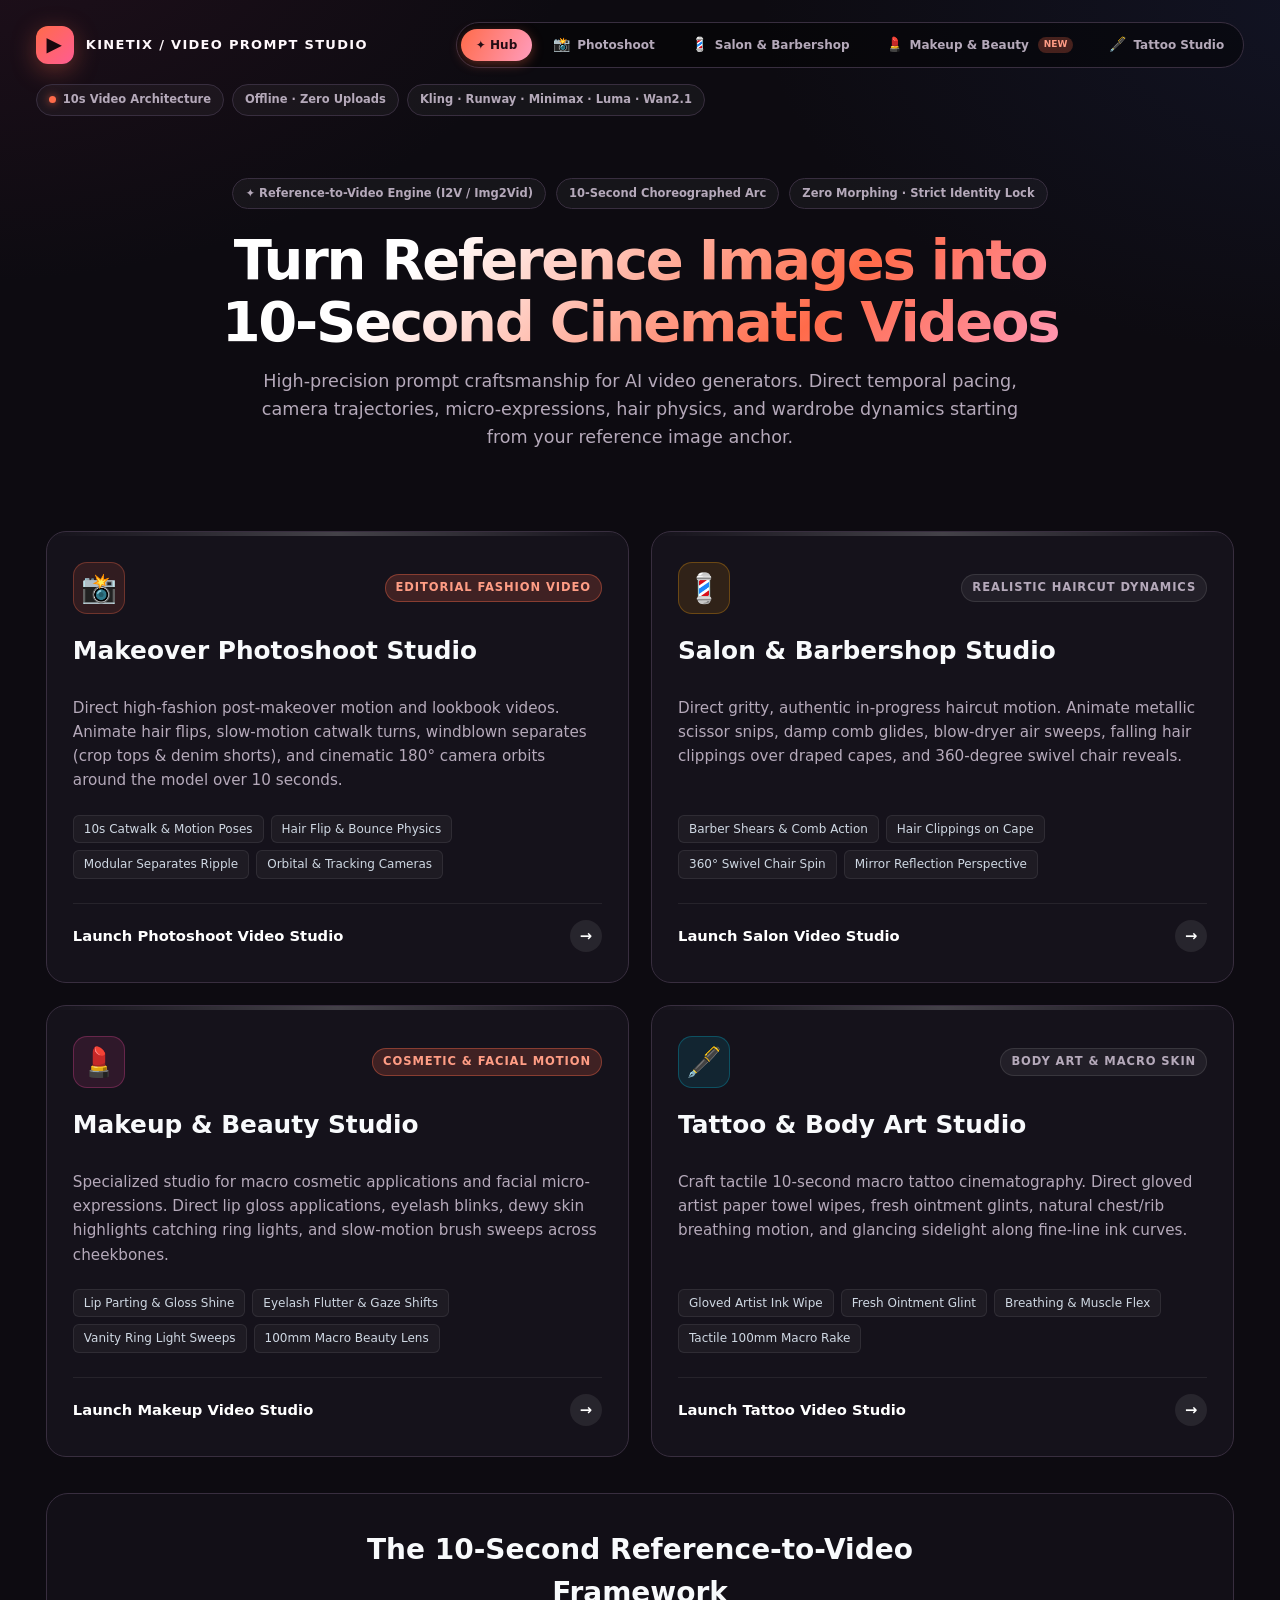
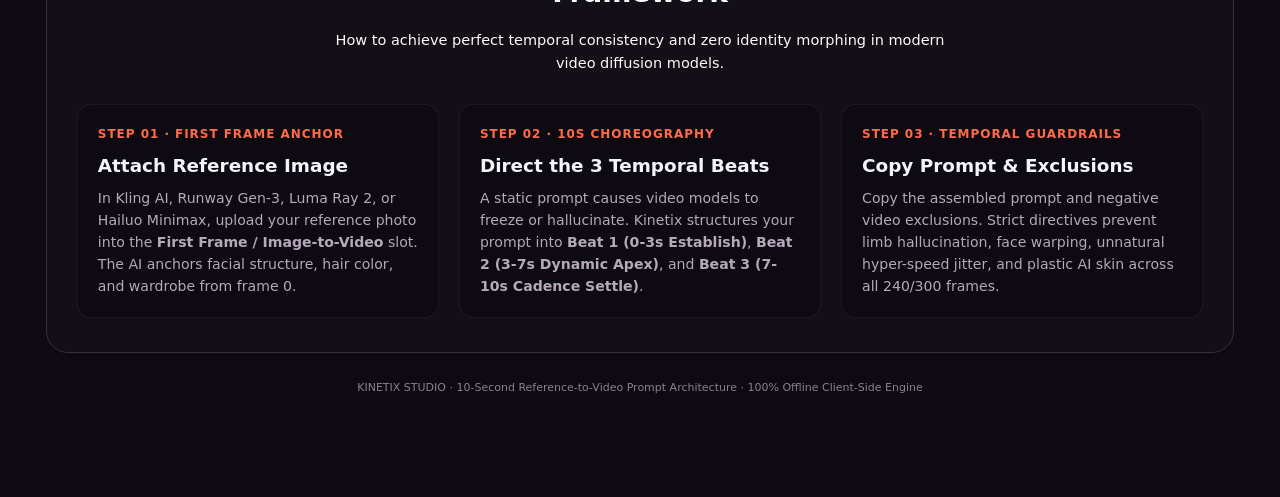
==== index.html @ 7c697649 "Initialize Kinetix 10-Second Video Prompt Studio Suite with Photoshoot, Salon, Makeup, and Tattoo st" ====
<!DOCTYPE html>
<html lang="en">
<head>
<meta charset="utf-8">
<meta name="viewport" content="width=device-width, initial-scale=1">
<meta name="color-scheme" content="dark">
<title>Kinetix / 10-Second Video Prompt Studio</title>
<link rel="stylesheet" href="css/shared.css">
<style>
/* ==========================================================================
   PORTAL GRID & WORKFLOW GUIDE
   ========================================================================== */
.portal-container {
  max-width: 1320px;
  margin: 0 auto;
  padding: 0 10px 40px 10px;
}
.hub-hero {
  text-align: center;
  padding: 40px 20px 36px 20px;
  max-width: 920px;
  margin: 0 auto;
}
.hub-hero h1 {
  font-size: clamp(34px, 4.6vw, 56px);
  font-weight: 850;
  line-height: 1.1;
  letter-spacing: -0.04em;
  margin: 14px 0;
  background: linear-gradient(135deg, #fff 25%, var(--accent-video) 70%, var(--pink2) 100%);
  -webkit-background-clip: text;
  -webkit-text-fill-color: transparent;
}
.hub-hero p {
  font-size: 1.1rem;
  line-height: 1.6;
  color: var(--muted);
  margin: 0 auto 24px auto;
  max-width: 780px;
}
.hub-badges {
  display: flex;
  flex-wrap: wrap;
  justify-content: center;
  gap: 10px;
  margin-bottom: 20px;
}
.portal-grid {
  display: grid;
  grid-template-columns: repeat(2, 1fr);
  gap: 22px;
  margin-top: 20px;
}
@media (max-width: 900px) {
  .portal-grid {
    grid-template-columns: 1fr;
  }
}
.portal-card {
  position: relative;
  background: var(--panel);
  border: 1px solid var(--line);
  border-radius: 20px;
  padding: 30px 26px;
  display: flex;
  flex-direction: column;
  transition: all 0.28s cubic-bezier(0.16, 1, 0.3, 1);
  overflow: hidden;
  text-decoration: none;
  color: inherit;
}
.portal-card::before {
  content: '';
  position: absolute;
  top: 0;
  left: 0;
  right: 0;
  height: 4px;
  background: linear-gradient(90deg, transparent, rgba(255, 255, 255, 0.2), transparent);
  transition: all 0.3s ease;
}
.portal-card:hover {
  transform: translateY(-5px);
  border-color: rgba(255, 107, 74, 0.45);
  box-shadow: 0 18px 40px rgba(0, 0, 0, 0.55), 0 0 28px rgba(255, 107, 74, 0.2);
}
.portal-card.card-photoshoot:hover::before {
  background: linear-gradient(90deg, var(--accent-video), var(--pink));
}
.portal-card.card-salon:hover::before {
  background: linear-gradient(90deg, #f59e0b, #ef4444);
}
.portal-card.card-makeup:hover::before {
  background: linear-gradient(90deg, #ec4899, #c084fc);
}
.portal-card.card-tattoo:hover::before {
  background: linear-gradient(90deg, #06b6d4, #10b981);
}
.portal-card-head {
  display: flex;
  align-items: center;
  justify-content: space-between;
  margin-bottom: 18px;
}
.portal-icon {
  width: 52px;
  height: 52px;
  border-radius: 14px;
  display: flex;
  align-items: center;
  justify-content: center;
  font-size: 1.8rem;
  background: rgba(255, 255, 255, 0.04);
  border: 1px solid rgba(255, 255, 255, 0.08);
}
.card-photoshoot .portal-icon {
  background: rgba(255, 107, 74, 0.12);
  border-color: rgba(255, 107, 74, 0.3);
}
.card-salon .portal-icon {
  background: rgba(245, 158, 11, 0.12);
  border-color: rgba(245, 158, 11, 0.3);
}
.card-makeup .portal-icon {
  background: rgba(236, 72, 153, 0.12);
  border-color: rgba(236, 72, 153, 0.3);
}
.card-tattoo .portal-icon {
  background: rgba(6, 182, 212, 0.12);
  border-color: rgba(6, 182, 212, 0.3);
}
.portal-badge {
  font-size: 0.72rem;
  font-weight: 800;
  text-transform: uppercase;
  letter-spacing: 0.08em;
  padding: 4px 10px;
  border-radius: 999px;
  background: rgba(255, 255, 255, 0.06);
  border: 1px solid rgba(255, 255, 255, 0.1);
  color: var(--muted);
}
.portal-badge.badge-hot {
  background: rgba(255, 107, 74, 0.18);
  border-color: rgba(255, 107, 74, 0.38);
  color: #ff9d85;
}
.portal-title {
  font-size: 1.55rem;
  font-weight: 800;
  margin: 0 0 10px 0;
  color: #f8fafc;
}
.portal-desc {
  font-size: 0.95rem;
  line-height: 1.6;
  color: var(--muted);
  margin-bottom: 22px;
  flex-grow: 1;
}
.portal-features {
  display: flex;
  flex-wrap: wrap;
  gap: 7px;
  margin-bottom: 24px;
}
.portal-tag {
  font-size: 0.75rem;
  padding: 4px 10px;
  border-radius: 6px;
  background: rgba(255, 255, 255, 0.04);
  border: 1px solid rgba(255, 255, 255, 0.08);
  color: #cfd8e3;
}
.portal-cta {
  display: flex;
  align-items: center;
  justify-content: space-between;
  padding-top: 16px;
  border-top: 1px solid rgba(255, 255, 255, 0.07);
  font-weight: 700;
  font-size: 0.92rem;
  color: #fff;
}
.portal-cta-arrow {
  display: inline-flex;
  align-items: center;
  justify-content: center;
  width: 32px;
  height: 32px;
  border-radius: 999px;
  background: rgba(255, 255, 255, 0.08);
  transition: transform 0.2s ease, background 0.2s ease;
}
.portal-card:hover .portal-cta-arrow {
  transform: translateX(4px);
  background: var(--accent-video);
  color: #1a080e;
}

/* Workflow steps */
.workflow-section {
  background: rgba(21, 18, 27, 0.7);
  border: 1px solid var(--line);
  border-radius: 22px;
  padding: 34px 30px;
  margin-top: 36px;
}
.workflow-head {
  text-align: center;
  max-width: 640px;
  margin: 0 auto 30px auto;
}
.workflow-head h2 {
  font-size: 1.75rem;
  margin: 0 0 8px 0;
  color: #f8fafc;
}
.workflow-grid {
  display: grid;
  grid-template-columns: repeat(3, 1fr);
  gap: 20px;
}
@media (max-width: 860px) {
  .workflow-grid {
    grid-template-columns: 1fr;
  }
}
.workflow-card {
  background: rgba(0, 0, 0, 0.25);
  border: 1px solid rgba(255, 255, 255, 0.06);
  border-radius: 14px;
  padding: 20px;
}
.workflow-step {
  font-size: 0.75rem;
  font-weight: 900;
  letter-spacing: 0.08em;
  color: var(--accent-video);
  text-transform: uppercase;
  margin-bottom: 8px;
}
.workflow-card h3 {
  font-size: 1.15rem;
  margin: 0 0 8px 0;
  color: #f1f5f9;
}
.workflow-card p {
  font-size: 0.88rem;
  color: var(--muted);
  line-height: 1.55;
  margin: 0;
}
</style>
</head>
<body>
<div class="shell">
<header class="topbar">
  <div class="brand">
    <span class="brand-mark">▶</span>
    <span>Kinetix / Video Prompt Studio</span>
  </div>
  <nav class="suite-nav" aria-label="Studio Switcher">
    <a href="index.html" class="suite-nav-link active" title="Kinetix Hub">✦ Hub</a>
    <a href="photoshoot.html" class="suite-nav-link"><span class="studio-btn-icon">📸</span> Photoshoot</a>
    <a href="salon.html" class="suite-nav-link"><span class="studio-btn-icon">💈</span> Salon & Barbershop</a>
    <a href="makeup.html" class="suite-nav-link"><span class="studio-btn-icon">💄</span> Makeup & Beauty <span class="nav-badge">NEW</span></a>
    <a href="tattoo.html" class="suite-nav-link"><span class="studio-btn-icon">🖋️</span> Tattoo Studio</a>
  </nav>
  <div class="top-meta">
    <span class="pill"><span class="pill-dot-video"></span> 10s Video Architecture</span>
    <span class="pill">Offline · Zero Uploads</span>
    <span class="pill">Kling · Runway · Minimax · Luma · Wan2.1</span>
  </div>
</header>

<div class="portal-container">
  <section class="hub-hero">
    <div class="hub-badges">
      <span class="pill">✦ Reference-to-Video Engine (I2V / Img2Vid)</span>
      <span class="pill">10-Second Choreographed Arc</span>
      <span class="pill">Zero Morphing · Strict Identity Lock</span>
    </div>
    <h1>Turn Reference Images into <span>10-Second Cinematic</span> Videos</h1>
    <p>High-precision prompt craftsmanship for AI video generators. Direct temporal pacing, camera trajectories, micro-expressions, hair physics, and wardrobe dynamics starting from your reference image anchor.</p>
  </section>

  <div class="portal-grid">
    <!-- Card 1: Photoshoot Studio -->
    <a href="photoshoot.html" class="portal-card card-photoshoot">
      <div class="portal-card-head">
        <div class="portal-icon">📸</div>
        <span class="portal-badge badge-hot">Editorial Fashion Video</span>
      </div>
      <h2 class="portal-title">Makeover Photoshoot Studio</h2>
      <p class="portal-desc">Direct high-fashion post-makeover motion and lookbook videos. Animate hair flips, slow-motion catwalk turns, windblown separates (crop tops & denim shorts), and cinematic 180° camera orbits around the model over 10 seconds.</p>
      <div class="portal-features">
        <span class="portal-tag">10s Catwalk & Motion Poses</span>
        <span class="portal-tag">Hair Flip & Bounce Physics</span>
        <span class="portal-tag">Modular Separates Ripple</span>
        <span class="portal-tag">Orbital & Tracking Cameras</span>
      </div>
      <div class="portal-cta">
        <span>Launch Photoshoot Video Studio</span>
        <span class="portal-cta-arrow">→</span>
      </div>
    </a>

    <!-- Card 2: Salon & Barbershop Studio -->
    <a href="salon.html" class="portal-card card-salon">
      <div class="portal-card-head">
        <div class="portal-icon">💈</div>
        <span class="portal-badge">Realistic Haircut Dynamics</span>
      </div>
      <h2 class="portal-title">Salon & Barbershop Studio</h2>
      <p class="portal-desc">Direct gritty, authentic in-progress haircut motion. Animate metallic scissor snips, damp comb glides, blow-dryer air sweeps, falling hair clippings over draped capes, and 360-degree swivel chair reveals.</p>
      <div class="portal-features">
        <span class="portal-tag">Barber Shears & Comb Action</span>
        <span class="portal-tag">Hair Clippings on Cape</span>
        <span class="portal-tag">360° Swivel Chair Spin</span>
        <span class="portal-tag">Mirror Reflection Perspective</span>
      </div>
      <div class="portal-cta">
        <span>Launch Salon Video Studio</span>
        <span class="portal-cta-arrow">→</span>
      </div>
    </a>

    <!-- Card 3: Makeup & Beauty Studio -->
    <a href="makeup.html" class="portal-card card-makeup">
      <div class="portal-card-head">
        <div class="portal-icon">💄</div>
        <span class="portal-badge badge-hot">Cosmetic & Facial Motion</span>
      </div>
      <h2 class="portal-title">Makeup & Beauty Studio</h2>
      <p class="portal-desc">Specialized studio for macro cosmetic applications and facial micro-expressions. Direct lip gloss applications, eyelash blinks, dewy skin highlights catching ring lights, and slow-motion brush sweeps across cheekbones.</p>
      <div class="portal-features">
        <span class="portal-tag">Lip Parting & Gloss Shine</span>
        <span class="portal-tag">Eyelash Flutter & Gaze Shifts</span>
        <span class="portal-tag">Vanity Ring Light Sweeps</span>
        <span class="portal-tag">100mm Macro Beauty Lens</span>
      </div>
      <div class="portal-cta">
        <span>Launch Makeup Video Studio</span>
        <span class="portal-cta-arrow">→</span>
      </div>
    </a>

    <!-- Card 4: Tattoo Studio -->
    <a href="tattoo.html" class="portal-card card-tattoo">
      <div class="portal-card-head">
        <div class="portal-icon">🖋️</div>
        <span class="portal-badge">Body Art & Macro Skin</span>
      </div>
      <h2 class="portal-title">Tattoo & Body Art Studio</h2>
      <p class="portal-desc">Craft tactile 10-second macro tattoo cinematography. Direct gloved artist paper towel wipes, fresh ointment glints, natural chest/rib breathing motion, and glancing sidelight along fine-line ink curves.</p>
      <div class="portal-features">
        <span class="portal-tag">Gloved Artist Ink Wipe</span>
        <span class="portal-tag">Fresh Ointment Glint</span>
        <span class="portal-tag">Breathing & Muscle Flex</span>
        <span class="portal-tag">Tactile 100mm Macro Rake</span>
      </div>
      <div class="portal-cta">
        <span>Launch Tattoo Video Studio</span>
        <span class="portal-cta-arrow">→</span>
      </div>
    </a>
  </div>

  <section class="workflow-section">
    <div class="workflow-head">
      <h2>The 10-Second Reference-to-Video Framework</h2>
      <p>How to achieve perfect temporal consistency and zero identity morphing in modern video diffusion models.</p>
    </div>
    <div class="workflow-grid">
      <div class="workflow-card">
        <div class="workflow-step">Step 01 · First Frame Anchor</div>
        <h3>Attach Reference Image</h3>
        <p>In Kling AI, Runway Gen-3, Luma Ray 2, or Hailuo Minimax, upload your reference photo into the <strong>First Frame / Image-to-Video</strong> slot. The AI anchors facial structure, hair color, and wardrobe from frame 0.</p>
      </div>
      <div class="workflow-card">
        <div class="workflow-step">Step 02 · 10s Choreography</div>
        <h3>Direct the 3 Temporal Beats</h3>
        <p>A static prompt causes video models to freeze or hallucinate. Kinetix structures your prompt into <strong>Beat 1 (0-3s Establish)</strong>, <strong>Beat 2 (3-7s Dynamic Apex)</strong>, and <strong>Beat 3 (7-10s Cadence Settle)</strong>.</p>
      </div>
      <div class="workflow-card">
        <div class="workflow-step">Step 03 · Temporal Guardrails</div>
        <h3>Copy Prompt & Exclusions</h3>
        <p>Copy the assembled prompt and negative video exclusions. Strict directives prevent limb hallucination, face warping, unnatural hyper-speed jitter, and plastic AI skin across all 240/300 frames.</p>
      </div>
    </div>
  </section>

  <p class="fineprint">KINETIX STUDIO · 10-Second Reference-to-Video Prompt Architecture · 100% Offline Client-Side Engine</p>
</div>
</div>
</body>
</html>
---- css/shared.css ----
:root {
  --bg: #0d0b11;
  --panel: #15121b;
  --panel2: #1c1824;
  --panel3: #241f2f;
  --text: #fff8fc;
  --muted: #b5a9ba;
  --muted2: #8c7f92;
  --line: #382e3f;
  --pink: #ff5c92;
  --pink2: #ff9cbd;
  --pink-glow: rgba(255, 92, 146, 0.2);
  --accent-video: #ff6b4a;
  --accent-video-glow: rgba(255, 107, 74, 0.25);
  --cyan: #38bdf8;
  --cyan-glow: rgba(56, 189, 248, 0.2);
  --green: #9fe4c1;
  --yellow: #f3d49a;
  --shadow: 0 22px 70px rgba(0, 0, 0, 0.55);
  --radius: 20px;
  --radius-sm: 8px;
}

* { box-sizing: border-box; }
html { scroll-behavior: smooth; }
body {
  margin: 0;
  background: radial-gradient(1000px 600px at -5% -5%, #4a193255, transparent 65%),
              radial-gradient(900px 550px at 105% 0%, #1f2b5744, transparent 65%),
              var(--bg);
  color: var(--text);
  font: 14.5px/1.55 Inter, ui-sans-serif, system-ui, -apple-system, BlinkMacSystemFont, "Segoe UI", Roboto, Arial, sans-serif;
  min-height: 100vh;
}

button, input, select, textarea { font: inherit; }
button { cursor: pointer; }
button:focus-visible, select:focus-visible, input:focus-visible, textarea:focus-visible {
  outline: 2px solid var(--accent-video);
  outline-offset: 3px;
}

.shell {
  max-width: 1480px;
  margin: auto;
  padding: 22px clamp(14px, 2.8vw, 38px) 50px;
}

/* ==========================================================================
   TOPBAR & SUITE NAV
   ========================================================================== */
.topbar {
  display: flex;
  justify-content: space-between;
  align-items: center;
  gap: 16px;
  margin-bottom: 22px;
  flex-wrap: wrap;
}

.brand {
  display: flex;
  align-items: center;
  gap: 12px;
  font-size: 13px;
  font-weight: 850;
  letter-spacing: 0.1em;
  text-transform: uppercase;
  flex-shrink: 0;
}

.brand-mark {
  width: 38px;
  height: 38px;
  border-radius: 12px;
  display: grid;
  place-items: center;
  background: linear-gradient(135deg, var(--accent-video), var(--pink));
  color: #1a080e;
  font-size: 20px;
  box-shadow: 0 6px 24px rgba(255, 107, 74, 0.35);
}

.suite-nav {
  display: flex;
  align-items: center;
  gap: 6px;
  background: rgba(0, 0, 0, 0.45);
  border: 1px solid var(--line);
  padding: 4px;
  border-radius: 999px;
  flex-wrap: wrap;
}

.suite-nav-link {
  display: inline-flex;
  align-items: center;
  gap: 7px;
  padding: 7px 15px;
  border-radius: 999px;
  color: var(--muted);
  font-size: 12px;
  font-weight: 750;
  text-decoration: none;
  transition: all 0.18s ease;
  white-space: nowrap;
}

.suite-nav-link:hover {
  color: #fff;
  background: rgba(255, 255, 255, 0.08);
}

.suite-nav-link.active {
  background: linear-gradient(115deg, var(--accent-video), var(--pink2));
  color: #240d14;
  font-weight: 850;
  box-shadow: 0 3px 12px rgba(255, 107, 74, 0.35);
}

.studio-btn-icon {
  font-size: 14px;
}

.nav-badge {
  background: rgba(255, 107, 74, 0.25);
  color: #ff9c85;
  font-size: 9px;
  font-weight: 900;
  padding: 1px 6px;
  border-radius: 999px;
  margin-left: 2px;
}

.suite-nav-link.active .nav-badge {
  background: rgba(36, 13, 20, 0.25);
  color: #240d14;
}

.top-meta {
  display: flex;
  gap: 8px;
  align-items: center;
  flex-wrap: wrap;
}

.pill {
  display: inline-flex;
  align-items: center;
  gap: 7px;
  border: 1px solid var(--line);
  background: rgba(255, 255, 255, 0.04);
  color: var(--muted);
  padding: 6px 12px;
  border-radius: 999px;
  font-size: 11.5px;
  font-weight: 700;
}

.pill-dot {
  width: 7px;
  height: 7px;
  border-radius: 50%;
  background: var(--green);
  box-shadow: 0 0 8px rgba(159, 228, 193, 0.8);
}

.pill-dot-video {
  width: 7px;
  height: 7px;
  border-radius: 50%;
  background: var(--accent-video);
  box-shadow: 0 0 8px rgba(255, 107, 74, 0.8);
}

/* ==========================================================================
   HERO BANNER
   ========================================================================== */
.hero {
  position: relative;
  overflow: hidden;
  display: grid;
  grid-template-columns: minmax(0, 1.45fr) minmax(240px, 0.55fr);
  gap: 24px;
  padding: clamp(24px, 3.8vw, 44px);
  border: 1px solid #7a465870;
  border-radius: 26px;
  background: linear-gradient(118deg, #321626f2, #1d1723f5 58%, #201a2de8);
  box-shadow: var(--shadow);
  margin-bottom: 22px;
}

.hero:after {
  content: "▶";
  position: absolute;
  right: 4%;
  top: -45px;
  font-size: 240px;
  line-height: 1;
  color: rgba(255, 107, 74, 0.04);
  pointer-events: none;
  font-family: sans-serif;
}

.eyebrow {
  color: var(--accent-video);
  font-size: 11px;
  letter-spacing: 0.18em;
  font-weight: 900;
  text-transform: uppercase;
}

.hero h1 {
  font-size: clamp(34px, 4.8vw, 60px);
  letter-spacing: -0.055em;
  line-height: 1.02;
  margin: 12px 0 16px;
  max-width: 760px;
}

.hero h1 span {
  background: linear-gradient(125deg, #fff 20%, var(--accent-video) 70%, var(--pink2) 100%);
  -webkit-background-clip: text;
  -webkit-text-fill-color: transparent;
}

.hero p {
  color: #d1c4d3;
  font-size: clamp(14px, 1.35vw, 16px);
  max-width: 740px;
  margin: 0;
  line-height: 1.6;
}

.hero-actions {
  display: flex;
  gap: 10px;
  flex-wrap: wrap;
  margin-top: 22px;
}

.hero-note {
  align-self: stretch;
  z-index: 1;
  display: flex;
  flex-direction: column;
  justify-content: space-between;
  gap: 16px;
  border: 1px solid rgba(255, 255, 255, 0.1);
  border-radius: 20px;
  padding: 20px;
  background: linear-gradient(145deg, rgba(255, 255, 255, 0.06), rgba(255, 255, 255, 0.02));
}

.hero-note .sparkle {
  font-size: 32px;
  color: var(--accent-video);
  line-height: 1;
}

.hero-note strong {
  font-size: 15px;
  color: #fff;
}

.hero-note p {
  font-size: 12.5px;
  margin-top: 6px;
  color: var(--muted);
  line-height: 1.45;
}

.tags {
  display: flex;
  gap: 6px;
  flex-wrap: wrap;
}

.tag {
  font-size: 11px;
  padding: 4px 9px;
  border-radius: 999px;
  background: rgba(255, 255, 255, 0.06);
  border: 1px solid rgba(255, 255, 255, 0.1);
  color: #eadde9;
}

/* ==========================================================================
   BUTTONS
   ========================================================================== */
.btn {
  border: 1px solid var(--line);
  border-radius: 12px;
  padding: 10px 15px;
  font-weight: 800;
  font-size: 13px;
  display: inline-flex;
  align-items: center;
  justify-content: center;
  gap: 8px;
  transition: transform 0.15s, filter 0.15s, background 0.15s;
}

.btn:hover {
  filter: brightness(1.1);
  transform: translateY(-1px);
}

.btn-primary {
  color: #240c14;
  background: linear-gradient(115deg, var(--accent-video), var(--pink2));
  border-color: transparent;
  box-shadow: 0 4px 14px rgba(255, 107, 74, 0.28);
}

.btn-secondary {
  background: rgba(255, 255, 255, 0.06);
  color: var(--text);
}

.btn-secondary:hover {
  background: rgba(255, 255, 255, 0.12);
  border-color: rgba(255, 255, 255, 0.2);
}

.btn-quiet {
  background: transparent;
  color: var(--muted);
}

.btn-quiet:hover {
  color: #fff;
  background: rgba(255, 255, 255, 0.05);
}

.btn-small {
  font-size: 12px;
  padding: 6px 11px;
  border-radius: 10px;
}

/* ==========================================================================
   MAIN BUILDER LAYOUT
   ========================================================================== */
.layout {
  display: grid;
  grid-template-columns: minmax(0, 1.16fr) minmax(380px, 0.84fr);
  gap: 22px;
  align-items: start;
}

.builder {
  min-width: 0;
}

/* Presets Strip */
.preset-strip {
  border: 1px solid var(--line);
  background: rgba(22, 18, 27, 0.85);
  border-radius: 20px;
  padding: 16px 18px;
  margin-bottom: 16px;
}

.strip-head {
  display: flex;
  justify-content: space-between;
  gap: 12px;
  align-items: center;
  margin-bottom: 12px;
}

.strip-head h2 {
  font-size: 14px;
  margin: 0;
  color: #fff;
}

.strip-head p {
  font-size: 12px;
  color: var(--muted);
  margin: 0;
}

.strip-actions {
  display: flex;
  gap: 7px;
}

.preset-grid {
  display: grid;
  grid-template-columns: repeat(4, minmax(0, 1fr));
  gap: 8px;
}

.preset {
  min-height: 78px;
  text-align: left;
  padding: 11px;
  border: 1px solid var(--line);
  border-radius: 13px;
  background: rgba(255, 255, 255, 0.03);
  color: var(--text);
  display: flex;
  flex-direction: column;
  gap: 4px;
  transition: 0.15s;
}

.preset:hover, .preset.active {
  border-color: var(--accent-video);
  background: rgba(255, 107, 74, 0.12);
  box-shadow: 0 4px 16px rgba(255, 107, 74, 0.15);
}

.preset .preset-icon {
  font-size: 18px;
}

.preset strong {
  font-size: 12px;
  color: #fff;
}

.preset small {
  font-size: 10px;
  color: var(--muted);
  line-height: 1.3;
  overflow: hidden;
  display: -webkit-box;
  -webkit-line-clamp: 2;
  -webkit-box-orient: vertical;
}

/* Tabs */
.section-tabs {
  display: flex;
  gap: 7px;
  overflow-x: auto;
  padding: 3px 1px 12px;
  margin-bottom: 4px;
  scrollbar-width: thin;
}

.tab {
  border: 1px solid var(--line);
  color: var(--muted);
  background: #17141d;
  border-radius: 12px;
  padding: 9px 13px;
  white-space: nowrap;
  font-size: 12px;
  font-weight: 850;
  transition: all 0.15s ease;
}

.tab:hover {
  color: #fff;
  border-color: rgba(255, 255, 255, 0.2);
}

.tab .tab-no {
  display: inline-grid;
  place-items: center;
  width: 20px;
  height: 20px;
  border-radius: 7px;
  margin-right: 6px;
  background: rgba(255, 255, 255, 0.08);
  font-size: 10px;
}

.tab.active {
  color: #fff;
  background: #38202d;
  border-color: var(--accent-video);
}

.tab.active .tab-no {
  background: var(--accent-video);
  color: #1a080e;
  font-weight: 900;
}

/* Step Card */
.step-card {
  border: 1px solid var(--line);
  background: linear-gradient(145deg, #1b1722, #16121c);
  border-radius: 22px;
  padding: clamp(18px, 2.5vw, 28px);
  box-shadow: 0 10px 35px rgba(0, 0, 0, 0.25);
}

.step-head {
  display: flex;
  align-items: flex-start;
  justify-content: space-between;
  gap: 15px;
  margin-bottom: 22px;
}

.step-head h2 {
  margin: 0;
  font-size: 22px;
  letter-spacing: -0.035em;
  color: #fff;
}

.step-head p {
  margin: 5px 0 0;
  color: var(--muted);
  font-size: 13px;
  max-width: 540px;
}

.step-icon {
  width: 46px;
  height: 46px;
  flex: 0 0 46px;
  display: grid;
  place-items: center;
  background: rgba(255, 107, 74, 0.12);
  border: 1px solid rgba(255, 107, 74, 0.32);
  border-radius: 14px;
  font-size: 22px;
}

.field-grid {
  display: grid;
  grid-template-columns: repeat(2, minmax(0, 1fr));
  gap: 16px;
}

.field {
  min-width: 0;
}

.field.full {
  grid-column: 1 / -1;
}

.label-row {
  display: flex;
  justify-content: space-between;
  align-items: center;
  gap: 8px;
  margin-bottom: 7px;
}

.label-row label, .field > label {
  font-size: 12px;
  font-weight: 850;
  color: #f3e9f4;
}

.option-count {
  font-size: 10px;
  color: var(--muted2);
  font-weight: 750;
  white-space: nowrap;
}

.field select, .field input[type=text], .field textarea {
  width: 100%;
  min-width: 0;
  appearance: none;
  background: #231e2b;
  color: var(--text);
  border: 1px solid #43374b;
  border-radius: 12px;
  padding: 12px 14px;
  min-height: 48px;
  outline: none;
}

.field select {
  cursor: pointer;
  padding-right: 36px;
}

.field select:hover, .field input:hover, .field textarea:hover {
  border-color: #63506c;
}

.field select option, .field select optgroup {
  background: #1e1925;
  color: #fff;
}

.field textarea {
  resize: vertical;
  padding: 12px;
  min-height: 88px;
}

.field .help {
  color: var(--muted2);
  font-size: 11px;
  margin: 6px 0 0;
}

/* Custom Select with Real-Time Search */
.custom-select {
  position: relative;
}

.custom-select button.select-trigger {
  width: 100%;
  min-height: 48px;
  display: flex;
  justify-content: space-between;
  gap: 12px;
  align-items: center;
  text-align: left;
  padding: 11px 14px;
  background: #231e2b;
  color: var(--text);
  border: 1px solid #43374b;
  border-radius: 12px;
  cursor: pointer;
}

.select-trigger .current {
  overflow: hidden;
  text-overflow: ellipsis;
  white-space: nowrap;
  font-size: 13px;
}

.select-trigger .chevron {
  color: var(--accent-video);
  font-size: 16px;
  transition: transform 0.15s ease;
}

.custom-select.open .select-trigger .chevron {
  transform: rotate(180deg);
}

.select-menu {
  display: none;
  position: absolute;
  z-index: 70;
  top: calc(100% + 7px);
  left: 0;
  right: 0;
  padding: 9px;
  border: 1px solid #574460;
  border-radius: 14px;
  background: #1f1927;
  box-shadow: 0 20px 48px rgba(0, 0, 0, 0.88);
  max-height: 360px;
  overflow: hidden;
  flex-direction: column;
}

.custom-select.open .select-menu {
  display: flex !important;
}

.select-search {
  width: 100%;
  padding: 10px 12px;
  border-radius: 10px;
  border: 1px solid var(--line);
  background: #131018;
  color: var(--text);
  margin-bottom: 8px;
  flex: 0 0 auto;
}

.option-list {
  display: grid;
  gap: 3px;
  overflow-y: auto;
  max-height: 270px;
  scrollbar-width: thin;
  scrollbar-color: var(--accent-video) transparent;
  padding-right: 4px;
}

.choice {
  border: 1px solid transparent;
  text-align: left;
  border-radius: 9px;
  padding: 9px 11px;
  background: transparent;
  color: #e9dfea;
  font-size: 12px;
  line-height: 1.35;
  cursor: pointer;
}

.choice:hover {
  background: rgba(255, 255, 255, 0.08);
  border-color: #55445b;
}

.choice.selected {
  background: rgba(255, 107, 74, 0.15);
  border-color: var(--accent-video);
  color: #fff;
  font-weight: 700;
}

.choice .checkmark {
  float: right;
  color: var(--accent-video);
  font-weight: 900;
  margin-left: 8px;
}

.choice-group-header {
  padding: 7px 10px 4px;
  font-size: 10px;
  font-weight: 850;
  letter-spacing: 0.08em;
  text-transform: uppercase;
  color: var(--accent-video);
  background: rgba(255, 107, 74, 0.08);
  border-bottom: 1px solid var(--line);
  border-top: 1px solid var(--line);
  pointer-events: none;
  user-select: none;
}

.choice-group-header:first-child { border-top: none; }

.no-results {
  color: var(--muted);
  font-size: 12px;
  padding: 12px;
  text-align: center;
}

/* Step foot */
.step-foot {
  display: flex;
  justify-content: space-between;
  align-items: center;
  gap: 10px;
  margin-top: 22px;
  padding-top: 18px;
  border-top: 1px solid var(--line);
}

.step-count {
  font-size: 12px;
  color: var(--muted);
}

.step-buttons {
  display: flex;
  gap: 8px;
}

/* ==========================================================================
   10-SECOND TIMELINE SCRUBBER & BEAT WIDGET
   ========================================================================== */
.timeline-card {
  grid-column: 1 / -1;
  background: linear-gradient(135deg, rgba(255, 107, 74, 0.08) 0%, rgba(28, 22, 33, 0.85) 100%);
  border: 1px solid rgba(255, 107, 74, 0.35);
  border-radius: 16px;
  padding: 16px 18px;
  margin: 6px 0 16px 0;
  display: flex;
  flex-direction: column;
  gap: 12px;
  box-shadow: 0 8px 24px rgba(0, 0, 0, 0.28);
}

.timeline-head {
  display: flex;
  align-items: center;
  justify-content: space-between;
  flex-wrap: wrap;
  gap: 8px;
}

.timeline-badge {
  display: inline-flex;
  align-items: center;
  gap: 6px;
  background: rgba(255, 107, 74, 0.18);
  color: #ff9d85;
  font-size: 11px;
  font-weight: 850;
  letter-spacing: 0.06em;
  text-transform: uppercase;
  padding: 4px 10px;
  border-radius: 999px;
  border: 1px solid rgba(255, 107, 74, 0.4);
}

.timeline-track {
  display: grid;
  grid-template-columns: 3fr 4fr 3fr;
  gap: 8px;
  position: relative;
}

.timeline-beat-card {
  background: rgba(0, 0, 0, 0.28);
  border: 1px solid rgba(255, 255, 255, 0.08);
  border-radius: 10px;
  padding: 9px 12px;
  transition: all 0.15s ease;
  position: relative;
  overflow: hidden;
}

.timeline-beat-card::before {
  content: "";
  position: absolute;
  top: 0;
  left: 0;
  right: 0;
  height: 3px;
  background: var(--line);
}

.timeline-beat-card.beat-1::before { background: var(--cyan); }
.timeline-beat-card.beat-2::before { background: var(--accent-video); }
.timeline-beat-card.beat-3::before { background: var(--pink2); }

.beat-time {
  font-size: 11px;
  font-weight: 850;
  color: #fff;
  display: flex;
  align-items: center;
  gap: 5px;
}

.beat-label {
  font-size: 10.5px;
  color: var(--muted);
  margin-top: 3px;
  line-height: 1.35;
}

/* Callout cards */
.callout-card {
  grid-column: 1 / -1;
  background: linear-gradient(135deg, rgba(255, 92, 146, 0.08) 0%, rgba(28, 22, 33, 0.8) 100%);
  border: 1px solid rgba(255, 92, 146, 0.35);
  border-radius: 15px;
  padding: 14px 16px;
  margin: 6px 0 14px 0;
  display: flex;
  flex-direction: column;
  gap: 10px;
}

/* Chip Groups */
.chip-group {
  display: flex;
  gap: 7px;
  flex-wrap: wrap;
}

.chip {
  background: #241e2c;
  border: 1px solid #45374d;
  color: #ddd1e1;
  border-radius: 999px;
  padding: 7px 12px;
  font-size: 11.5px;
  font-weight: 750;
  cursor: pointer;
  transition: all 0.15s ease;
}

.chip:hover {
  border-color: #815e7a;
  color: #fff;
}

.chip.active {
  color: #1a080e;
  background: linear-gradient(115deg, var(--accent-video), var(--pink2));
  border-color: transparent;
  font-weight: 850;
  box-shadow: 0 2px 10px rgba(255, 107, 74, 0.35);
}

/* Checks */
.checks {
  display: grid;
  grid-template-columns: repeat(2, minmax(0, 1fr));
  gap: 9px;
}

.check {
  display: flex;
  align-items: flex-start;
  gap: 9px;
  padding: 11px 12px;
  border: 1px solid var(--line);
  background: rgba(255, 255, 255, 0.03);
  border-radius: 12px;
  font-size: 12px;
  color: #ded4e1;
  cursor: pointer;
  transition: border-color 0.15s;
}

.check:hover {
  border-color: #6a526a;
}

.check input {
  accent-color: var(--accent-video);
  margin-top: 3px;
  flex: 0 0 auto;
}

.check small {
  display: block;
  color: var(--muted2);
  font-size: 10.5px;
  margin-top: 2px;
  line-height: 1.35;
}

/* ==========================================================================
   PREVIEW PANEL
   ========================================================================== */
.preview {
  position: sticky;
  top: 14px;
  min-width: 0;
  border: 1px solid #6b3e51;
  background: #17131b;
  border-radius: 22px;
  overflow: hidden;
  box-shadow: var(--shadow);
}

.preview-head {
  padding: 18px 20px 16px;
  background: linear-gradient(125deg, #38192a, #201726);
  border-bottom: 1px solid var(--line);
}

.preview-top {
  display: flex;
  align-items: center;
  justify-content: space-between;
  gap: 10px;
}

.preview-top-actions {
  display: flex;
  align-items: center;
  gap: 6px;
}

.preview-head h2 {
  font-size: 19px;
  letter-spacing: -0.03em;
  margin: 5px 0;
  color: #fff;
}

.preview-head p {
  margin: 0;
  color: #cbb9cd;
  font-size: 12px;
}

.live {
  display: inline-flex;
  align-items: center;
  gap: 6px;
  border: 1px solid #43896a61;
  background: #7bd9a512;
  color: var(--green);
  font-size: 10px;
  font-weight: 900;
  text-transform: uppercase;
  letter-spacing: 0.08em;
  padding: 5px 9px;
  border-radius: 999px;
}

.live:before {
  content: "";
  width: 6px;
  height: 6px;
  border-radius: 100%;
  background: var(--green);
  box-shadow: 0 0 8px #9fe4c1a0;
}

.summary {
  display: flex;
  gap: 6px;
  flex-wrap: wrap;
  margin-top: 12px;
}

.summary-tag {
  max-width: 100%;
  overflow: hidden;
  text-overflow: ellipsis;
  white-space: nowrap;
  font-size: 10.5px;
  color: #f3dce9;
  border: 1px solid rgba(255, 255, 255, 0.12);
  background: rgba(255, 255, 255, 0.06);
  border-radius: 999px;
  padding: 4px 9px;
}

.preview-body {
  padding: 15px;
}

.preview-toolbar {
  display: flex;
  flex-direction: column;
  gap: 10px;
  margin-bottom: 12px;
}

.toolbar-row {
  display: flex;
  align-items: center;
  justify-content: space-between;
  gap: 8px;
  flex-wrap: wrap;
}

.seg-control {
  display: inline-flex;
  background: rgba(0, 0, 0, 0.4);
  border: 1px solid var(--line);
  padding: 3px;
  border-radius: 999px;
  gap: 3px;
}

.seg-btn {
  background: transparent;
  border: none;
  color: var(--muted);
  font-size: 11px;
  font-weight: 750;
  padding: 5px 12px;
  border-radius: 999px;
  transition: all 0.15s ease;
  white-space: nowrap;
}

.seg-btn:hover {
  color: #fff;
}

.seg-btn.active {
  background: linear-gradient(115deg, var(--accent-video), var(--pink2));
  color: #1a080e;
  font-weight: 850;
}

.ratio-row {
  display: flex;
  align-items: center;
  gap: 8px;
  flex-wrap: wrap;
}

.ratio-label {
  font-size: 11px;
  font-weight: 800;
  color: var(--muted);
  text-transform: uppercase;
}

.ratio-chips {
  display: flex;
  gap: 5px;
  flex-wrap: wrap;
}

.ratio-chip {
  background: #231e2b;
  border: 1px solid #43374b;
  color: var(--muted);
  padding: 4px 9px;
  border-radius: 7px;
  font-size: 11px;
  font-weight: 750;
  cursor: pointer;
  transition: all 0.15s ease;
}

.ratio-chip:hover {
  border-color: #7a5f78;
  color: #fff;
}

.ratio-chip.active {
  background: var(--accent-video);
  color: #1a080e;
  border-color: transparent;
  font-weight: 850;
}

.prompt-meta {
  display: flex;
  justify-content: space-between;
  align-items: center;
  gap: 10px;
  margin-bottom: 9px;
  color: var(--muted);
  font-size: 11px;
}

.prompt-area {
  display: block;
  width: 100%;
  min-height: 440px;
  resize: vertical;
  padding: 14px;
  border-radius: 14px;
  border: 1px solid #443748;
  background: #110e15;
  color: #f7effa;
  font: 12px/1.65 ui-monospace, SFMono-Regular, Menlo, Monaco, Consolas, monospace;
  outline: none;
}

.preview-buttons {
  display: grid;
  grid-template-columns: 1fr 1fr;
  gap: 8px;
  margin-top: 10px;
}

.preview-buttons .span2 {
  grid-column: 1 / -1;
}

.toast {
  min-height: 20px;
  color: var(--green);
  font-size: 11px;
  margin-top: 8px;
}

.toast.flash {
  animation: flash 1.4s ease;
}

@keyframes flash {
  0% { opacity: 0; transform: translateY(3px); }
  20% { opacity: 1; transform: translateY(0); }
  100% { opacity: 1; }
}

.preview-help {
  font-size: 11px;
  line-height: 1.55;
  color: var(--muted2);
  padding: 0 15px 17px;
}

.preview-help strong {
  color: #dfd0e2;
}

/* History Modal */
.history-modal {
  display: none;
  position: fixed;
  top: 50%;
  left: 50%;
  transform: translate(-50%, -50%);
  width: min(92vw, 680px);
  max-height: 80vh;
  background: #1c1724;
  border: 1px solid var(--line);
  border-radius: 20px;
  z-index: 100;
  box-shadow: 0 25px 60px rgba(0, 0, 0, 0.85);
  flex-direction: column;
}

.history-modal.active { display: flex; }

.history-head {
  display: flex;
  justify-content: space-between;
  align-items: center;
  padding: 16px 20px;
  border-bottom: 1px solid var(--line);
}

.history-head h3 {
  margin: 0;
  font-size: 16px;
  color: #fff;
}

.history-head p {
  margin: 3px 0 0;
  font-size: 11.5px;
  color: var(--muted);
}

.history-list {
  padding: 14px 20px;
  overflow-y: auto;
  display: flex;
  flex-direction: column;
  gap: 10px;
}

.history-item {
  border: 1px solid var(--line);
  background: rgba(255, 255, 255, 0.03);
  border-radius: 12px;
  padding: 11px 14px;
}

.history-meta {
  display: flex;
  justify-content: space-between;
  align-items: center;
  font-size: 11px;
  color: var(--muted);
  margin-bottom: 6px;
}

.history-text {
  font-size: 11.5px;
  font-family: monospace;
  color: #ebdfee;
  white-space: pre-wrap;
  max-height: 100px;
  overflow: hidden;
  text-overflow: ellipsis;
}

.modal-backdrop {
  display: none;
  position: fixed;
  inset: 0;
  background: rgba(0, 0, 0, 0.7);
  backdrop-filter: blur(4px);
  z-index: 90;
}

.modal-backdrop.active { display: block; }

/* Mobile Bar & Drawer */
.mobile-bar {
  display: none;
}

.drawer-backdrop {
  display: none;
  position: fixed;
  inset: 0;
  background: rgba(0, 0, 0, 0.7);
  backdrop-filter: blur(4px);
  z-index: 55;
  opacity: 0;
  transition: opacity 0.3s ease;
}

.drawer-backdrop.active {
  display: block;
  opacity: 1;
}

.fineprint {
  font-size: 11px;
  text-align: center;
  color: var(--muted2);
  margin-top: 26px;
}

.hidden { display: none !important; }

/* ==========================================================================
   RESPONSIVENESS
   ========================================================================== */
@media (max-width: 1060px) {
  .layout { grid-template-columns: minmax(0, 1fr) minmax(320px, 0.8fr); }
  .preset-grid { grid-template-columns: repeat(2, minmax(0, 1fr)); }
  .hero { grid-template-columns: 1fr 0.55fr; }
}

@media (max-width: 860px) {
  .hero { grid-template-columns: 1fr; }
  .hero-note { display: none; }
  .layout { grid-template-columns: 1fr; }
  .preview { position: static; order: 2; margin-top: 16px; }
  .builder { order: 1; }
  .timeline-track { grid-template-columns: 1fr; }
  .mobile-bar {
    display: flex;
    position: fixed;
    bottom: 0;
    left: 0;
    right: 0;
    height: 60px;
    background: rgba(24, 19, 29, 0.95);
    backdrop-filter: blur(14px);
    border-top: 1px solid var(--line);
    z-index: 50;
    align-items: center;
    justify-content: space-between;
    padding: 0 16px;
  }
}

@media (max-width: 560px) {
  .shell { padding: 14px 10px 32px; }
  .field-grid { grid-template-columns: 1fr; }
  .checks { grid-template-columns: 1fr; }
  .step-foot { flex-direction: column; align-items: stretch; }
  .step-buttons { width: 100%; }
  .step-buttons .btn { flex: 1; }
}
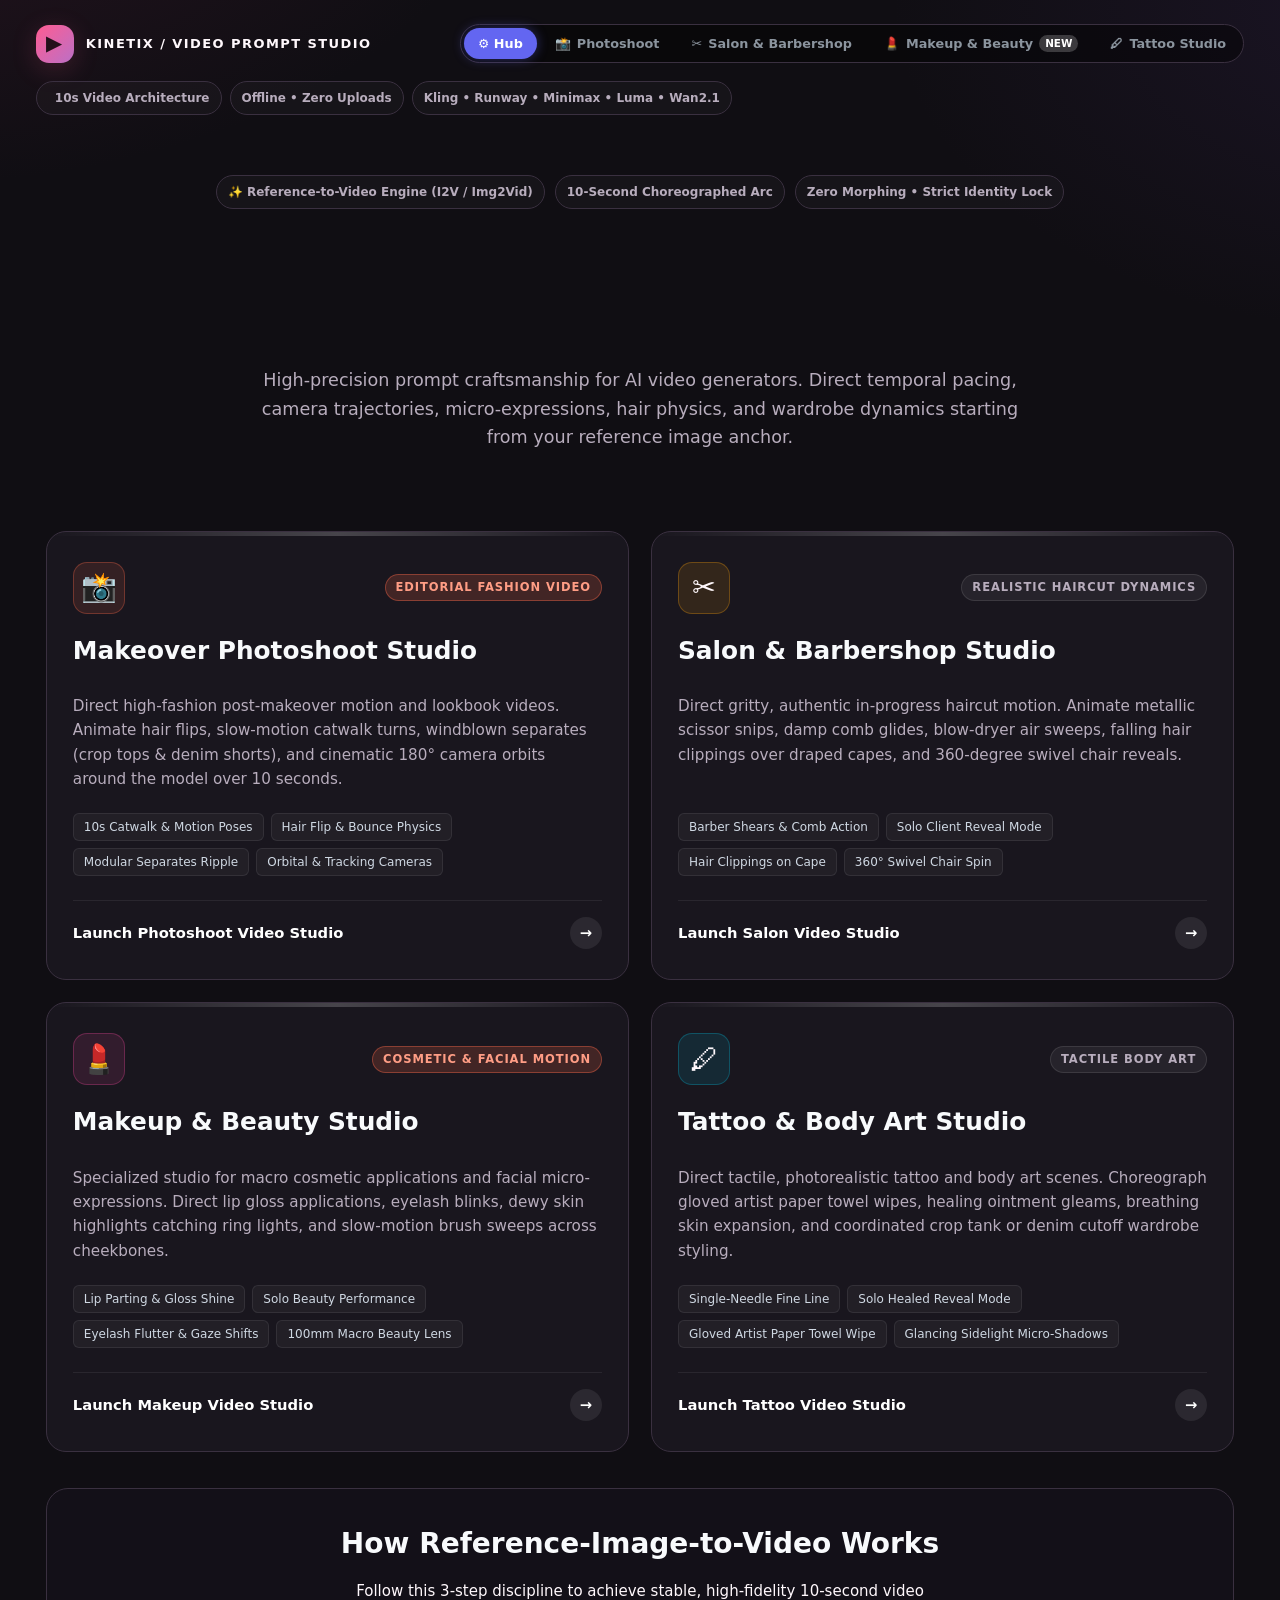
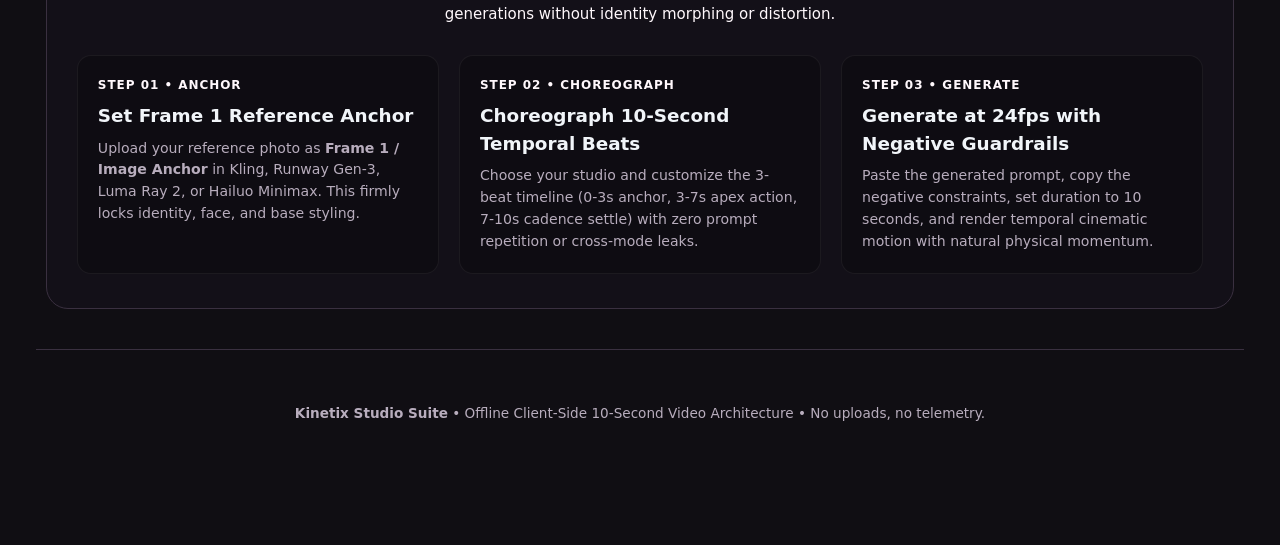
==== commit b2a383f2: "Overhaul UI, eliminate prompt redundancy, resolve cross-mode leaks, and clean encoding across all st" ====
--- a/index.html
+++ b/index.html
@@ -257,29 +257,29 @@
 <div class="shell">
 <header class="topbar">
   <div class="brand">
-    <span class="brand-mark">▶</span>
+    <span class="brand-mark">&#9654;</span>
     <span>Kinetix / Video Prompt Studio</span>
   </div>
   <nav class="suite-nav" aria-label="Studio Switcher">
-    <a href="index.html" class="suite-nav-link active" title="Kinetix Hub">✦ Hub</a>
-    <a href="photoshoot.html" class="suite-nav-link"><span class="studio-btn-icon">📸</span> Photoshoot</a>
-    <a href="salon.html" class="suite-nav-link"><span class="studio-btn-icon">💈</span> Salon & Barbershop</a>
-    <a href="makeup.html" class="suite-nav-link"><span class="studio-btn-icon">💄</span> Makeup & Beauty <span class="nav-badge">NEW</span></a>
-    <a href="tattoo.html" class="suite-nav-link"><span class="studio-btn-icon">🖋️</span> Tattoo Studio</a>
+    <a href="index.html" class="suite-nav-link active" title="Kinetix Hub">&#9881; Hub</a>
+    <a href="photoshoot.html" class="suite-nav-link"><span class="studio-btn-icon">&#128248;</span> Photoshoot</a>
+    <a href="salon.html" class="suite-nav-link"><span class="studio-btn-icon">&#9986;</span> Salon &amp; Barbershop</a>
+    <a href="makeup.html" class="suite-nav-link"><span class="studio-btn-icon">&#128132;</span> Makeup &amp; Beauty <span class="nav-badge">NEW</span></a>
+    <a href="tattoo.html" class="suite-nav-link"><span class="studio-btn-icon">&#128394;</span> Tattoo Studio</a>
   </nav>
   <div class="top-meta">
     <span class="pill"><span class="pill-dot-video"></span> 10s Video Architecture</span>
-    <span class="pill">Offline · Zero Uploads</span>
-    <span class="pill">Kling · Runway · Minimax · Luma · Wan2.1</span>
+    <span class="pill">Offline &bull; Zero Uploads</span>
+    <span class="pill">Kling &bull; Runway &bull; Minimax &bull; Luma &bull; Wan2.1</span>
   </div>
 </header>
 
 <div class="portal-container">
   <section class="hub-hero">
     <div class="hub-badges">
-      <span class="pill">✦ Reference-to-Video Engine (I2V / Img2Vid)</span>
+      <span class="pill">&#10024; Reference-to-Video Engine (I2V / Img2Vid)</span>
       <span class="pill">10-Second Choreographed Arc</span>
-      <span class="pill">Zero Morphing · Strict Identity Lock</span>
+      <span class="pill">Zero Morphing &bull; Strict Identity Lock</span>
     </div>
     <h1>Turn Reference Images into <span>10-Second Cinematic</span> Videos</h1>
     <p>High-precision prompt craftsmanship for AI video generators. Direct temporal pacing, camera trajectories, micro-expressions, hair physics, and wardrobe dynamics starting from your reference image anchor.</p>
@@ -289,110 +289,113 @@
     <!-- Card 1: Photoshoot Studio -->
     <a href="photoshoot.html" class="portal-card card-photoshoot">
       <div class="portal-card-head">
-        <div class="portal-icon">📸</div>
+        <div class="portal-icon">&#128248;</div>
         <span class="portal-badge badge-hot">Editorial Fashion Video</span>
       </div>
       <h2 class="portal-title">Makeover Photoshoot Studio</h2>
-      <p class="portal-desc">Direct high-fashion post-makeover motion and lookbook videos. Animate hair flips, slow-motion catwalk turns, windblown separates (crop tops & denim shorts), and cinematic 180° camera orbits around the model over 10 seconds.</p>
+      <p class="portal-desc">Direct high-fashion post-makeover motion and lookbook videos. Animate hair flips, slow-motion catwalk turns, windblown separates (crop tops &amp; denim shorts), and cinematic 180° camera orbits around the model over 10 seconds.</p>
       <div class="portal-features">
-        <span class="portal-tag">10s Catwalk & Motion Poses</span>
-        <span class="portal-tag">Hair Flip & Bounce Physics</span>
+        <span class="portal-tag">10s Catwalk &amp; Motion Poses</span>
+        <span class="portal-tag">Hair Flip &amp; Bounce Physics</span>
         <span class="portal-tag">Modular Separates Ripple</span>
-        <span class="portal-tag">Orbital & Tracking Cameras</span>
+        <span class="portal-tag">Orbital &amp; Tracking Cameras</span>
       </div>
       <div class="portal-cta">
         <span>Launch Photoshoot Video Studio</span>
-        <span class="portal-cta-arrow">→</span>
+        <span class="portal-cta-arrow">&#8594;</span>
       </div>
     </a>
 
     <!-- Card 2: Salon & Barbershop Studio -->
     <a href="salon.html" class="portal-card card-salon">
       <div class="portal-card-head">
-        <div class="portal-icon">💈</div>
+        <div class="portal-icon">&#9986;</div>
         <span class="portal-badge">Realistic Haircut Dynamics</span>
       </div>
-      <h2 class="portal-title">Salon & Barbershop Studio</h2>
+      <h2 class="portal-title">Salon &amp; Barbershop Studio</h2>
       <p class="portal-desc">Direct gritty, authentic in-progress haircut motion. Animate metallic scissor snips, damp comb glides, blow-dryer air sweeps, falling hair clippings over draped capes, and 360-degree swivel chair reveals.</p>
       <div class="portal-features">
-        <span class="portal-tag">Barber Shears & Comb Action</span>
+        <span class="portal-tag">Barber Shears &amp; Comb Action</span>
+        <span class="portal-tag">Solo Client Reveal Mode</span>
         <span class="portal-tag">Hair Clippings on Cape</span>
         <span class="portal-tag">360° Swivel Chair Spin</span>
-        <span class="portal-tag">Mirror Reflection Perspective</span>
       </div>
       <div class="portal-cta">
         <span>Launch Salon Video Studio</span>
-        <span class="portal-cta-arrow">→</span>
+        <span class="portal-cta-arrow">&#8594;</span>
       </div>
     </a>
 
     <!-- Card 3: Makeup & Beauty Studio -->
     <a href="makeup.html" class="portal-card card-makeup">
       <div class="portal-card-head">
-        <div class="portal-icon">💄</div>
-        <span class="portal-badge badge-hot">Cosmetic & Facial Motion</span>
-      </div>
-      <h2 class="portal-title">Makeup & Beauty Studio</h2>
+        <div class="portal-icon">&#128132;</div>
+        <span class="portal-badge badge-hot">Cosmetic &amp; Facial Motion</span>
+      </div>
+      <h2 class="portal-title">Makeup &amp; Beauty Studio</h2>
       <p class="portal-desc">Specialized studio for macro cosmetic applications and facial micro-expressions. Direct lip gloss applications, eyelash blinks, dewy skin highlights catching ring lights, and slow-motion brush sweeps across cheekbones.</p>
       <div class="portal-features">
-        <span class="portal-tag">Lip Parting & Gloss Shine</span>
-        <span class="portal-tag">Eyelash Flutter & Gaze Shifts</span>
-        <span class="portal-tag">Vanity Ring Light Sweeps</span>
+        <span class="portal-tag">Lip Parting &amp; Gloss Shine</span>
+        <span class="portal-tag">Solo Beauty Performance</span>
+        <span class="portal-tag">Eyelash Flutter &amp; Gaze Shifts</span>
         <span class="portal-tag">100mm Macro Beauty Lens</span>
       </div>
       <div class="portal-cta">
         <span>Launch Makeup Video Studio</span>
-        <span class="portal-cta-arrow">→</span>
+        <span class="portal-cta-arrow">&#8594;</span>
       </div>
     </a>
 
     <!-- Card 4: Tattoo Studio -->
     <a href="tattoo.html" class="portal-card card-tattoo">
       <div class="portal-card-head">
-        <div class="portal-icon">🖋️</div>
-        <span class="portal-badge">Body Art & Macro Skin</span>
-      </div>
-      <h2 class="portal-title">Tattoo & Body Art Studio</h2>
-      <p class="portal-desc">Craft tactile 10-second macro tattoo cinematography. Direct gloved artist paper towel wipes, fresh ointment glints, natural chest/rib breathing motion, and glancing sidelight along fine-line ink curves.</p>
+        <div class="portal-icon">&#128394;</div>
+        <span class="portal-badge">Tactile Body Art</span>
+      </div>
+      <h2 class="portal-title">Tattoo &amp; Body Art Studio</h2>
+      <p class="portal-desc">Direct tactile, photorealistic tattoo and body art scenes. Choreograph gloved artist paper towel wipes, healing ointment gleams, breathing skin expansion, and coordinated crop tank or denim cutoff wardrobe styling.</p>
       <div class="portal-features">
-        <span class="portal-tag">Gloved Artist Ink Wipe</span>
-        <span class="portal-tag">Fresh Ointment Glint</span>
-        <span class="portal-tag">Breathing & Muscle Flex</span>
-        <span class="portal-tag">Tactile 100mm Macro Rake</span>
+        <span class="portal-tag">Single-Needle Fine Line</span>
+        <span class="portal-tag">Solo Healed Reveal Mode</span>
+        <span class="portal-tag">Gloved Artist Paper Towel Wipe</span>
+        <span class="portal-tag">Glancing Sidelight Micro-Shadows</span>
       </div>
       <div class="portal-cta">
         <span>Launch Tattoo Video Studio</span>
-        <span class="portal-cta-arrow">→</span>
+        <span class="portal-cta-arrow">&#8594;</span>
       </div>
     </a>
   </div>
 
+  <!-- 3-Step Reference-to-Video Workflow Guide -->
   <section class="workflow-section">
     <div class="workflow-head">
-      <h2>The 10-Second Reference-to-Video Framework</h2>
-      <p>How to achieve perfect temporal consistency and zero identity morphing in modern video diffusion models.</p>
+      <h2>How Reference-Image-to-Video Works</h2>
+      <p>Follow this 3-step discipline to achieve stable, high-fidelity 10-second video generations without identity morphing or distortion.</p>
     </div>
     <div class="workflow-grid">
       <div class="workflow-card">
-        <div class="workflow-step">Step 01 · First Frame Anchor</div>
-        <h3>Attach Reference Image</h3>
-        <p>In Kling AI, Runway Gen-3, Luma Ray 2, or Hailuo Minimax, upload your reference photo into the <strong>First Frame / Image-to-Video</strong> slot. The AI anchors facial structure, hair color, and wardrobe from frame 0.</p>
+        <div class="workflow-step">Step 01 &bull; Anchor</div>
+        <h3>Set Frame 1 Reference Anchor</h3>
+        <p>Upload your reference photo as <strong>Frame 1 / Image Anchor</strong> in Kling, Runway Gen-3, Luma Ray 2, or Hailuo Minimax. This firmly locks identity, face, and base styling.</p>
       </div>
       <div class="workflow-card">
-        <div class="workflow-step">Step 02 · 10s Choreography</div>
-        <h3>Direct the 3 Temporal Beats</h3>
-        <p>A static prompt causes video models to freeze or hallucinate. Kinetix structures your prompt into <strong>Beat 1 (0-3s Establish)</strong>, <strong>Beat 2 (3-7s Dynamic Apex)</strong>, and <strong>Beat 3 (7-10s Cadence Settle)</strong>.</p>
+        <div class="workflow-step">Step 02 &bull; Choreograph</div>
+        <h3>Choreograph 10-Second Temporal Beats</h3>
+        <p>Choose your studio and customize the 3-beat timeline (0-3s anchor, 3-7s apex action, 7-10s cadence settle) with zero prompt repetition or cross-mode leaks.</p>
       </div>
       <div class="workflow-card">
-        <div class="workflow-step">Step 03 · Temporal Guardrails</div>
-        <h3>Copy Prompt & Exclusions</h3>
-        <p>Copy the assembled prompt and negative video exclusions. Strict directives prevent limb hallucination, face warping, unnatural hyper-speed jitter, and plastic AI skin across all 240/300 frames.</p>
+        <div class="workflow-step">Step 03 &bull; Generate</div>
+        <h3>Generate at 24fps with Negative Guardrails</h3>
+        <p>Paste the generated prompt, copy the negative constraints, set duration to 10 seconds, and render temporal cinematic motion with natural physical momentum.</p>
       </div>
     </div>
   </section>
-
-  <p class="fineprint">KINETIX STUDIO · 10-Second Reference-to-Video Prompt Architecture · 100% Offline Client-Side Engine</p>
 </div>
+
+<footer style="text-align:center; padding: 40px 20px 60px 20px; color: var(--muted); font-size: 0.85rem; border-top: 1px solid var(--line);">
+  <p><strong>Kinetix Studio Suite</strong> &bull; Offline Client-Side 10-Second Video Architecture &bull; No uploads, no telemetry.</p>
+</footer>
 </div>
 </body>
 </html>
--- a/css/shared.css
+++ b/css/shared.css
@@ -1,775 +1,482 @@
-:root {
-  --bg: #0d0b11;
-  --panel: #15121b;
-  --panel2: #1c1824;
-  --panel3: #241f2f;
-  --text: #fff8fc;
-  --muted: #b5a9ba;
-  --muted2: #8c7f92;
-  --line: #382e3f;
-  --pink: #ff5c92;
-  --pink2: #ff9cbd;
-  --pink-glow: rgba(255, 92, 146, 0.2);
-  --accent-video: #ff6b4a;
-  --accent-video-glow: rgba(255, 107, 74, 0.25);
-  --cyan: #38bdf8;
-  --cyan-glow: rgba(56, 189, 248, 0.2);
-  --green: #9fe4c1;
-  --yellow: #f3d49a;
-  --shadow: 0 22px 70px rgba(0, 0, 0, 0.55);
-  --radius: 20px;
-  --radius-sm: 8px;
-}
-
-* { box-sizing: border-box; }
-html { scroll-behavior: smooth; }
-body {
+:root{--bg:#100e13;--panel:#19161e;--panel2:#211c27;--panel3:#2a2331;--text:#fff8fc;--muted:#b8adbd;--muted2:#8f8495;--line:#3a3040;--pink:#ff5c92;--pink2:#ff9cbd;--pink-glow:rgba(255,92,146,0.18);--cream:#f9dfe8;--green:#9fe4c1;--yellow:#f3d49a;--shadow:0 22px 70px #0005;--radius:22px;--radius-sm:8px}
+*{box-sizing:border-box}html{scroll-behavior:smooth}body{margin:0;background:radial-gradient(950px 550px at -8% -8%,#55203b55,transparent 65%),radial-gradient(820px 530px at 110% 0%,#39265744,transparent 63%),var(--bg);color:var(--text);font:15px/1.5 Inter,ui-sans-serif,system-ui,-apple-system,"Segoe UI",Roboto,Arial,sans-serif}button,input,select,textarea{font:inherit}button{cursor:pointer}button:focus-visible,select:focus-visible,input:focus-visible,textarea:focus-visible{outline:2px solid var(--pink2);outline-offset:3px}.shell{max-width:1480px;margin:auto;padding:24px clamp(13px,2.8vw,40px) 48px}.topbar{display:flex;justify-content:space-between;align-items:center;gap:18px;margin-bottom:20px;flex-wrap:wrap}.brand{display:flex;align-items:center;gap:12px;font-size:13px;font-weight:850;letter-spacing:.11em;text-transform:uppercase;flex-shrink:0}.brand-mark{width:38px;height:38px;border-radius:13px;display:grid;place-items:center;background:linear-gradient(135deg,var(--pink),#bb70c6);color:#24101a;font-size:21px;box-shadow:0 6px 26px #ff5c922c}.top-meta{display:flex;gap:8px;align-items:center;flex-wrap:wrap}
+
+/* Studio Mode Switcher */
+.studio-mode-switcher{display:inline-flex;align-items:center;background:rgba(0,0,0,.45);border:1px solid var(--line,#ffffff14);border-radius:999px;padding:3px;gap:3px;box-shadow:inset 0 2px 6px rgba(0,0,0,.4)}
+.studio-mode-btn{display:inline-flex;align-items:center;gap:7px;background:transparent;border:none;color:var(--muted,#b8adbd);font-size:12px;font-weight:750;padding:6px 14px;border-radius:999px;cursor:pointer;transition:all .18s ease;white-space:nowrap}
+.studio-mode-btn:hover{color:#fff;background:rgba(255,255,255,.08)}
+.studio-mode-btn.active{background:linear-gradient(115deg,var(--pink,#ff5c92),var(--pink2,#ff9cbd));color:#24101a;font-weight:850;box-shadow:0 2px 10px rgba(255,92,146,.35)}
+.studio-btn-badge{background:#ff5c9233;color:#fff;font-size:9px;font-weight:850;padding:1px 6px;border-radius:999px;letter-spacing:.05em;margin-left:2px}
+.studio-mode-btn.active .studio-btn-badge{background:rgba(36,16,26,.25);color:#24101a}
+@media (max-width:860px){.studio-mode-switcher{order:3;width:100%;justify-content:center;margin-top:6px}}.pill{display:inline-flex;align-items:center;gap:7px;border:1px solid var(--line);background:#ffffff06;color:var(--muted);padding:7px 11px;border-radius:999px;font-size:12px;font-weight:700}.pill-dot{width:7px;height:7px;border-radius:50%;background:var(--green)}.hero{position:relative;overflow:hidden;display:grid;grid-template-columns:minmax(0,1.4fr) minmax(230px,.6fr);gap:20px;padding:clamp(23px,4vw,48px);border:1px solid #76506570;border-radius:28px;background:linear-gradient(118deg,#301a2aee,#201923f0 58%,#292037ef);box-shadow:var(--shadow);margin-bottom:20px}.hero:after{content:"✦";position:absolute;right:5%;top:-65px;font-size:260px;line-height:1;color:#ff93bb0b;pointer-events:none}.eyebrow{color:var(--pink2);font-size:11px;letter-spacing:.18em;font-weight:900;text-transform:uppercase}.hero h1{font-size:clamp(36px,5vw,66px);letter-spacing:-.065em;line-height:.99;margin:12px 0 16px;max-width:740px}.hero h1 span{color:var(--pink2)}.hero p{color:#d0c2d1;font-size:clamp(14px,1.4vw,17px);max-width:760px;margin:0}.hero-actions{display:flex;gap:10px;flex-wrap:wrap;margin-top:23px}.hero-note{align-self:stretch;z-index:1;display:flex;flex-direction:column;justify-content:space-between;gap:18px;border:1px solid #ffffff12;border-radius:20px;padding:21px;background:linear-gradient(145deg,#ffffff0a,#ffffff03)}.hero-note .sparkle{font-size:40px;color:var(--pink2);line-height:1}.hero-note strong{font-size:16px}.hero-note p{font-size:13px;margin-top:6px;color:var(--muted)}.tags{display:flex;gap:6px;flex-wrap:wrap}.tag{font-size:11px;padding:5px 9px;border-radius:999px;background:#ffffff0a;border:1px solid #ffffff12;color:#eadce9}.btn{border:1px solid var(--line);border-radius:12px;padding:10px 14px;font-weight:800;font-size:13px;display:inline-flex;align-items:center;justify-content:center;gap:8px;transition:transform .15s,filter .15s,background .15s}.btn:hover{filter:brightness(1.1);transform:translateY(-1px)}.btn-primary{color:#2a101b;background:linear-gradient(115deg,var(--pink),var(--pink2));border-color:transparent}.btn-secondary{background:#ffffff08;color:var(--text)}.btn-quiet{background:transparent;color:var(--muted)}.btn-small{font-size:12px;padding:7px 10px;border-radius:10px}.layout{display:grid;grid-template-columns:minmax(0,1.15fr) minmax(360px,.85fr);gap:20px;align-items:start}.builder{min-width:0}.preset-strip{border:1px solid var(--line);background:#19161edb;border-radius:20px;padding:17px;margin-bottom:15px}.strip-head{display:flex;justify-content:space-between;gap:12px;align-items:center;margin-bottom:12px}.strip-head h2{font-size:14px;margin:0}.strip-head p{font-size:12px;color:var(--muted);margin:0}.preset-grid{display:grid;grid-template-columns:repeat(4,minmax(0,1fr));gap:8px}.preset{min-height:76px;text-align:left;padding:11px;border:1px solid var(--line);border-radius:13px;background:#ffffff04;color:var(--text);display:flex;flex-direction:column;gap:5px;transition:.15s}.preset:hover,.preset.active{border-color:#f66d9ba8;background:#ff5c9212}.preset .preset-icon{font-size:20px}.preset strong{font-size:12px}.preset small{font-size:10px;color:var(--muted);line-height:1.3}.section-tabs{display:flex;gap:7px;overflow:auto;padding:3px 1px 12px;margin-bottom:3px;scrollbar-width:thin}.tab{border:1px solid var(--line);color:var(--muted);background:#17141b;border-radius:12px;padding:10px 13px;white-space:nowrap;font-size:12px;font-weight:850}.tab .tab-no{display:inline-grid;place-items:center;width:20px;height:20px;border-radius:7px;margin-right:6px;background:#ffffff0c;font-size:10px}.tab.active{color:#fff;background:#432538;border-color:#a64f75}.tab.active .tab-no{background:var(--pink);color:#2a101a}.step-card{border:1px solid var(--line);background:linear-gradient(145deg,#1b1720,#17141b);border-radius:22px;padding:clamp(17px,2.4vw,27px);box-shadow:0 10px 35px #0002}.step-head{display:flex;align-items:flex-start;justify-content:space-between;gap:15px;margin-bottom:21px}.step-head h2{margin:0;font-size:22px;letter-spacing:-.035em}.step-head p{margin:5px 0 0;color:var(--muted);font-size:13px;max-width:520px}.step-icon{width:44px;height:44px;flex:0 0 44px;display:grid;place-items:center;background:#ff5c9215;border:1px solid #ff5c9233;border-radius:15px;font-size:22px}.field-grid{display:grid;grid-template-columns:repeat(2,minmax(0,1fr));gap:17px}.field{min-width:0}.field.full{grid-column:1/-1}.label-row{display:flex;justify-content:space-between;align-items:center;gap:8px;margin-bottom:7px}.label-row label,.field>label{font-size:12px;font-weight:850;color:#f2e7f1}.option-count{font-size:10px;color:var(--muted2);font-weight:750;white-space:nowrap}.select-wrap{position:relative}.select-wrap:after{content:"⌄";position:absolute;right:14px;top:50%;transform:translateY(-58%);font-size:18px;color:var(--pink2);pointer-events:none}.field select,.field input[type=text],.field textarea{width:100%;min-width:0;appearance:none;background:#25202b;color:var(--text);border:1px solid #453a4b;border-radius:12px;padding:12px 38px 12px 13px;min-height:48px;outline:none}.field select{cursor:pointer}.field select:hover,.field input:hover,.field textarea:hover{border-color:#655168}.field select option,.field select optgroup{background:#211c27;color:#fff}.field textarea{resize:vertical;padding:12px;min-height:88px}.field input[type=text]{padding-right:13px}.field .help{color:var(--muted2);font-size:11px;margin:6px 0 0}.select-search{width:100%;padding:10px 12px;border-radius:10px;border:1px solid var(--line);background:#111016;color:var(--text);margin-bottom:8px}.custom-select{position:relative}.custom-select button.select-trigger{width:100%;min-height:48px;display:flex;justify-content:space-between;gap:12px;align-items:center;text-align:left;padding:11px 13px;background:#25202b;color:var(--text);border:1px solid #453a4b;border-radius:12px}.select-trigger .current{overflow:hidden;text-overflow:ellipsis;white-space:nowrap;font-size:13px}.select-trigger .chevron{color:var(--pink2);font-size:17px}.select-menu{display:none;position:absolute;z-index:60;top:calc(100% + 7px);left:0;right:0;padding:9px;border:1px solid #59475f;border-radius:14px;background:#201b26;box-shadow:0 18px 40px rgba(0,0,0,.85);max-height:360px;overflow:hidden;flex-direction:column}
+.custom-select.open .select-menu{display:flex!important}
+.select-search{width:100%;padding:10px 12px;border-radius:10px;border:1px solid var(--line);background:#111016;color:var(--text);margin-bottom:8px;flex:0 0 auto;box-sizing:border-box}
+.option-list{display:grid;gap:4px;overflow-y:auto;max-height:280px;-webkit-overflow-scrolling:touch;overscroll-behavior:contain;padding-right:4px;scrollbar-width:thin;scrollbar-color:var(--pink2) transparent}.option-list::-webkit-scrollbar{width:6px}.option-list::-webkit-scrollbar-track{background:transparent}.option-list::-webkit-scrollbar-thumb{background:#59475f;border-radius:999px}.option-list::-webkit-scrollbar-thumb:hover{background:var(--pink)}.custom-select.open .select-menu{display:block}.option-list{display:grid;gap:4px}.choice{border:1px solid transparent;text-align:left;border-radius:9px;padding:9px 10px;background:transparent;color:#e8dfe9;font-size:12px;line-height:1.35}.choice:hover{background:#ffffff09;border-color:#544657}.choice.selected{background:#ff5c9217;border-color:#b94b78;color:#fff}.choice .checkmark{float:right;color:var(--pink2);font-weight:900;margin-left:8px}.no-results{color:var(--muted);font-size:12px;padding:10px}.chip-group{display:flex;gap:7px;flex-wrap:wrap}.chip{background:#25202b;border:1px solid #463a4b;color:#dcd1e0;border-radius:999px;padding:8px 11px;font-size:12px;font-weight:750}.chip:hover{border-color:#846078}.chip.active{color:#2a101a;background:var(--pink2);border-color:var(--pink2)}.checks{display:grid;grid-template-columns:repeat(2,minmax(0,1fr));gap:9px}.check{display:flex;align-items:flex-start;gap:9px;padding:11px 12px;border:1px solid var(--line);background:#ffffff04;border-radius:12px;font-size:12px;color:#dfd5e2;cursor:pointer}.check:hover{border-color:#685267}.check input{accent-color:var(--pink);margin-top:3px;flex:0 0 auto}.check small{display:block;color:var(--muted2);font-size:10px;margin-top:2px}.toggle-row{display:flex;align-items:center;justify-content:space-between;gap:14px;padding:13px;border:1px solid var(--line);background:#ffffff04;border-radius:12px}.toggle-row strong{display:block;font-size:12px}.toggle-row p{font-size:11px;color:var(--muted);margin:3px 0 0}.switch{appearance:none;width:41px;height:24px;border-radius:999px;background:#514654;position:relative;flex:0 0 auto;cursor:pointer;transition:.18s}.switch:after{content:"";position:absolute;top:3px;left:3px;width:18px;height:18px;background:white;border-radius:50%;transition:.18s}.switch:checked{background:var(--pink)}.switch:checked:after{transform:translateX(17px);background:#2a101a}.step-foot{display:flex;justify-content:space-between;align-items:center;gap:10px;margin-top:22px;padding-top:17px;border-top:1px solid var(--line)}.step-count{font-size:12px;color:var(--muted)}.step-buttons{display:flex;gap:8px}.preview{position:sticky;top:14px;min-width:0;border:1px solid #634456;background:#19151d;border-radius:22px;overflow:hidden;box-shadow:var(--shadow)}.preview-head{padding:20px 21px 17px;background:linear-gradient(125deg,#3a2032,#231a2b);border-bottom:1px solid var(--line)}.preview-top{display:flex;align-items:center;justify-content:space-between;gap:10px}.preview-head h2{font-size:20px;letter-spacing:-.03em;margin:5px 0}.preview-head p{margin:0;color:#cab9cc;font-size:12px}.live{display:inline-flex;align-items:center;gap:6px;border:1px solid #43896a61;background:#7bd9a512;color:var(--green);font-size:10px;font-weight:900;text-transform:uppercase;letter-spacing:.08em;padding:6px 8px;border-radius:999px}.live:before{content:"";width:6px;height:6px;border-radius:100%;background:var(--green);box-shadow:0 0 8px #9fe4c1a0}.summary{display:flex;gap:6px;flex-wrap:wrap;margin-top:13px}.summary-tag{max-width:100%;overflow:hidden;text-overflow:ellipsis;white-space:nowrap;font-size:10px;color:#f3dce9;border:1px solid #ffffff1a;background:#ffffff08;border-radius:999px;padding:5px 8px}.preview-body{padding:15px}.prompt-meta{display:flex;justify-content:space-between;align-items:center;gap:10px;margin-bottom:9px;color:var(--muted);font-size:11px}.prompt-area{display:block;width:100%;min-height:450px;resize:vertical;padding:14px;border-radius:14px;border:1px solid #443847;background:#100e13;color:#f8eefa;font:12px/1.65 ui-monospace,SFMono-Regular,Consolas,monospace;outline:none}.preview-buttons{display:grid;grid-template-columns:1fr 1fr;gap:8px;margin-top:10px}.preview-buttons .span2{grid-column:1/-1}.toast{min-height:20px;color:var(--green);font-size:11px;margin-top:8px}.preview-help{font-size:11px;line-height:1.55;color:var(--muted2);padding:0 15px 17px}.preview-help strong{color:#d9cbdc}.advanced-bar{display:flex;align-items:center;justify-content:space-between;gap:10px;margin-top:15px;padding:13px 15px;border:1px solid var(--line);border-radius:14px;background:#ffffff04}.advanced-bar strong{font-size:12px}.advanced-bar small{display:block;color:var(--muted);font-size:11px}.fineprint{font-size:11px;text-align:center;color:var(--muted2);margin-top:24px}.hidden{display:none!important}.toast.flash{animation:flash 1.4s ease}@keyframes flash{0%{opacity:0;transform:translateY(3px)}20%{opacity:1;transform:translateY(0)}100%{opacity:1}}@media(max-width:1060px){.layout{grid-template-columns:minmax(0,1fr) minmax(300px,.8fr)}.preset-grid{grid-template-columns:repeat(2,minmax(0,1fr))}.hero{grid-template-columns:1fr .55fr}}@media(max-width:850px){.hero{grid-template-columns:1fr}.hero-note{display:none}.layout{grid-template-columns:1fr}.preview{position:static;order:2}.preview-area{min-height:340px}.builder{order:1}.prompt-area{min-height:340px}}@media(max-width:560px){.shell{padding:14px 10px 32px}.topbar{align-items:flex-start;flex-direction:column}.hero{padding:22px;border-radius:21px}.hero h1{font-size:39px}.hero-actions .btn{flex:1}.field-grid{grid-template-columns:1fr}.field.full{grid-column:auto}.checks{grid-template-columns:1fr}.preset-grid{grid-template-columns:repeat(2,minmax(0,1fr))}.preset{min-height:72px}.step-card{padding:16px}.step-head h2{font-size:19px}.step-foot{align-items:flex-start;flex-direction:column}.step-buttons{width:100%}.step-buttons .btn{flex:1}.preview-buttons{grid-template-columns:1fr 1fr}.prompt-area{min-height:350px}}
+.fab{display:none}@media(max-width:850px){.fab{display:inline-flex;position:fixed;right:14px;bottom:14px;z-index:30;box-shadow:var(--shadow)}}.grp{grid-column:1/-1;margin:14px 0 -6px;font-size:11px;letter-spacing:.14em;text-transform:uppercase;color:var(--pink2);border-bottom:1px solid var(--line);padding-bottom:7px}.grp:first-child{margin-top:0}.preset.fresh{animation:pin .6s ease}@keyframes pin{from{opacity:0;transform:translateY(6px) scale(.97)}to{opacity:1;transform:none}}@media(prefers-reduced-motion:reduce){.preset.fresh{animation:none}}.preset small{overflow:hidden;display:-webkit-box;-webkit-line-clamp:2;-webkit-box-orient:vertical}
+/* Progressive disclosure, locks, reference photo & mobile drawer */
+.label-title-wrap{display:flex;align-items:center;gap:7px}
+.lock-btn{background:transparent;border:none;padding:2px 4px;font-size:12px;opacity:.35;cursor:pointer;border-radius:6px;transition:opacity .15s,transform .15s;line-height:1}
+.lock-btn:hover{opacity:.85;transform:scale(1.1)}
+.lock-btn.locked{opacity:1;background:#ff5c922a;border:1px solid #ff5c9266;box-shadow:0 0 8px #ff5c9226}
+.fine-tune-drawer{margin-top:16px;border:1px solid var(--line);background:#ffffff03;border-radius:16px;overflow:hidden;transition:border-color .2s}
+.fine-tune-drawer[open]{border-color:#ff5c924d;background:#ffffff05;overflow:visible}
+.fine-tune-summary{display:flex;align-items:center;justify-content:space-between;padding:13px 16px;cursor:pointer;user-select:none;list-style:none}
+.fine-tune-summary::-webkit-details-marker{display:none}
+.fine-tune-title{display:flex;align-items:center;gap:9px;font-size:12px;font-weight:800;color:var(--cream)}
+.fine-tune-icon{color:var(--pink2);font-size:13px}
+.fine-tune-badge{display:inline-flex;align-items:center;padding:2px 7px;border-radius:999px;font-size:10px;font-weight:800;background:#ff5c9224;border:1px solid #ff5c924d;color:var(--pink2)}
+.fine-tune-chevron{color:var(--muted);font-size:15px;transition:transform .2s ease}
+.fine-tune-drawer[open] .fine-tune-chevron{transform:rotate(180deg)}
+
+/* Contextual Ponytail Architecture & Fall Controls */
+/* Clean Group Header in Option Lists */
+.choice-group-header{padding:8px 12px 4px;font-size:10px;font-weight:850;letter-spacing:.08em;text-transform:uppercase;color:var(--pink2,#ff9cbd);background:rgba(255,92,146,.06);border-bottom:1px solid var(--line,#3a3040);border-top:1px solid var(--line,#3a3040);pointer-events:none;user-select:none;display:flex;align-items:center;justify-content:space-between}
+.choice-group-header:first-child{border-top:none}
+
+.side-swept-callout-card{grid-column:1/-1;background:linear-gradient(135deg,rgba(156,120,255,.09) 0%,rgba(33,28,39,.78) 100%);border:1px solid rgba(156,120,255,.38);border-radius:16px;padding:16px;margin:8px 0 16px 0;display:flex;flex-direction:column;gap:14px;box-shadow:0 8px 24px rgba(0,0,0,.28);animation:fadeIn .2s ease-out}
+.sweep-badge{display:inline-flex;align-items:center;gap:6px;background:rgba(156,120,255,.18);color:#d0b8ff;font-size:11px;font-weight:800;letter-spacing:.06em;text-transform:uppercase;padding:4px 10px;border-radius:999px;border:1px solid rgba(156,120,255,.42)}
+.sweep-chip{background:rgba(255,255,255,.06);border:1px solid var(--line);color:var(--text);font-size:11px;font-weight:650;padding:6px 12px;border-radius:8px;cursor:pointer;transition:all .15s ease}
+.sweep-chip:hover{background:rgba(255,255,255,.12);border-color:rgba(156,120,255,.45)}
+.sweep-chip.active{background:linear-gradient(115deg,#9c78ff,#caa8ff);color:#1c132c;border-color:transparent;font-weight:800;box-shadow:0 2px 10px rgba(156,120,255,.4)}
+.image2-hair-notice{grid-column:1/-1;background:rgba(255,92,146,.12);border:1px solid rgba(255,92,146,.38);border-radius:12px;padding:10px 14px;margin:2px 0 10px 0;display:flex;align-items:center;justify-content:space-between;gap:12px;flex-wrap:wrap}
+.image2-hair-notice .notice-left{display:flex;align-items:center;gap:10px}
+.image2-hair-notice .notice-icon{font-size:20px}
+.image2-hair-notice strong{color:var(--text,#fff8fc);font-size:12px;display:block}
+.image2-hair-notice small{color:var(--muted,#b8adbd);font-size:11px}
+.btn-use-builder-hair{background:rgba(255,255,255,.08);border:1px solid var(--line);color:var(--cream);font-size:11px;font-weight:750;padding:5px 12px;border-radius:999px;cursor:pointer;transition:all .15s}
+.btn-use-builder-hair:hover{background:rgba(255,255,255,.16);color:#fff;border-color:rgba(255,92,146,.4)}
+.hair-texture-protect-card{grid-column:1/-1;background:linear-gradient(135deg,rgba(159,228,193,.09) 0%,rgba(23,20,27,.82) 100%);border:1px solid rgba(159,228,193,.35);border-radius:14px;padding:12px 16px;margin:4px 0 12px 0;display:flex;align-items:center;justify-content:space-between;gap:14px;flex-wrap:wrap;box-shadow:0 4px 16px rgba(0,0,0,.25)}
+.texture-protect-left{display:flex;flex-direction:column;gap:3px;max-width:620px}
+.texture-protect-title-row{display:flex;align-items:center;gap:8px}
+.texture-protect-badge{display:inline-flex;align-items:center;gap:4px;background:rgba(159,228,193,.15);color:var(--green,#9fe4c1);font-size:10px;font-weight:800;letter-spacing:.05em;text-transform:uppercase;padding:2px 8px;border-radius:999px;border:1px solid rgba(159,228,193,.35)}
+.texture-protect-title{font-size:13px;font-weight:800;color:var(--text,#fff8fc)}
+.texture-protect-desc{margin:0;font-size:11px;color:var(--muted,#b8adbd);line-height:1.4}
+.texture-protect-desc strong{color:var(--green,#9fe4c1)}
+.texture-protect-actions{display:flex;align-items:center;gap:8px}
+.texture-protect-toggle-btn{display:inline-flex;align-items:center;gap:7px;padding:8px 16px;border-radius:999px;border:1px solid rgba(159,228,193,.4);background:rgba(159,228,193,.12);color:var(--green,#9fe4c1);font-size:11px;font-weight:800;cursor:pointer;transition:all .15s ease}
+.texture-protect-toggle-btn:hover{filter:brightness(1.15);transform:translateY(-1px);box-shadow:0 3px 12px rgba(159,228,193,.25)}
+.texture-protect-toggle-btn.active{background:linear-gradient(115deg,#48bb78,#38a169);color:#0a1e12;border-color:transparent;box-shadow:0 3px 14px rgba(72,187,120,.4)}
+.moisture-toggle-card{grid-column:1/-1;background:linear-gradient(135deg,rgba(159,228,193,.07) 0%,rgba(33,28,39,.78) 100%);border:1px solid rgba(159,228,193,.32);border-radius:16px;padding:14px 16px;margin:8px 0 14px 0;display:flex;flex-direction:column;gap:10px;box-shadow:0 6px 20px rgba(0,0,0,.22)}
+.moisture-header{display:flex;align-items:center;justify-content:space-between;flex-wrap:wrap;gap:8px}
+.moisture-label{display:inline-flex;align-items:center;gap:6px;color:var(--green,#9fe4c1);font-size:12px;font-weight:800;letter-spacing:.04em;text-transform:uppercase}
+.moisture-hint{font-size:11px;color:var(--muted);font-weight:500}
+.moisture-pills{display:flex;gap:8px;flex-wrap:wrap}
+.moisture-pill{background:rgba(255,255,255,.05);border:1px solid rgba(255,255,255,.14);color:var(--muted);border-radius:999px;padding:7px 14px;font-size:12px;font-weight:700;cursor:pointer;transition:all .18s ease;display:inline-flex;align-items:center;gap:6px}
+.moisture-pill:hover{color:#fff;background:rgba(255,255,255,.1);border-color:rgba(255,255,255,.24)}
+.moisture-pill.active{background:linear-gradient(115deg,#48bb78,#38a169);color:#0a1e12;border-color:transparent;font-weight:850;box-shadow:0 3px 12px rgba(72,187,120,.35)}
+.ponytail-callout-card{grid-column:1/-1;background:linear-gradient(135deg,rgba(255,92,146,.09) 0%,rgba(33,28,39,.78) 100%);border:1px solid rgba(255,92,146,.38);border-radius:16px;padding:16px;margin:8px 0 16px 0;display:flex;flex-direction:column;gap:14px;box-shadow:0 8px 24px rgba(0,0,0,.28);animation:fadeIn .2s ease-out}
+.ponytail-callout-head{display:flex;align-items:center;justify-content:space-between;flex-wrap:wrap;gap:8px}
+.pony-badge{display:inline-flex;align-items:center;gap:6px;background:rgba(255,92,146,.18);color:var(--pink2);font-size:11px;font-weight:800;letter-spacing:.06em;text-transform:uppercase;padding:4px 10px;border-radius:999px;border:1px solid rgba(255,92,146,.42)}
+.pony-subtext{font-size:12px;color:var(--muted);margin:0}
+.pony-quick-section{display:flex;flex-direction:column;gap:10px;background:rgba(0,0,0,.18);padding:12px;border-radius:12px;border:1px solid rgba(255,255,255,.05)}
+.pony-quick-row{display:flex;flex-direction:column;gap:7px}
+.pony-quick-label{font-size:11px;font-weight:750;color:var(--cream);text-transform:uppercase;letter-spacing:.05em;display:flex;align-items:center;gap:5px}
+.pony-chips{display:flex;flex-wrap:wrap;gap:6px}
+.pony-chip{background:rgba(255,255,255,.05);border:1px solid var(--line);color:var(--text);font-size:11px;font-weight:600;padding:6px 12px;border-radius:8px;cursor:pointer;transition:all .15s ease;user-select:none}
+.pony-chip:hover{background:rgba(255,255,255,.12);border-color:rgba(255,92,146,.45)}
+.pony-chip.active{background:linear-gradient(115deg,var(--pink),var(--pink2));color:#24101a;border-color:transparent;font-weight:800;box-shadow:0 2px 10px rgba(255,92,146,.4)}
+.ponytail-subgrid{display:grid;grid-template-columns:repeat(auto-fit,minmax(230px,1fr));gap:12px}
+
+.fine-tune-grid{padding:14px 16px 18px;border-top:1px solid var(--line)}
+.drawer-backdrop{display:none;position:fixed;inset:0;background:#000000aa;backdrop-filter:blur(4px);z-index:55;opacity:0;transition:opacity .3s ease}
+.drawer-backdrop.active{display:block;opacity:1}
+.mobile-bar{display:none}
+.sheet-handle{width:40px;height:4px;background:#ffffff33;border-radius:999px;margin:8px auto 6px}
+.close-sheet{display:none}
+.preset.custom-preset{border-color:#f3d49a55;background:#f3d49a0d}
+.preset-del{margin-left:auto;font-size:11px;color:var(--muted);background:transparent;border:none;padding:1px 4px;border-radius:4px;cursor:pointer}
+.preset-del:hover{color:#ff5c92;background:#ff5c9222}
+.strip-actions{display:flex;gap:7px}
+@media(min-width:851px){.hidden-desktop{display:none!important}}
+
+.ref-card summary.ref-head{display:flex;justify-content:space-between;align-items:center;padding:10px 14px;background:#ffffff05;border-bottom:1px solid var(--line);cursor:pointer;list-style:none}
+.ref-card summary.ref-head::-webkit-details-marker{display:none}
+.ref-chevron{font-size:14px;color:var(--muted);transition:transform .2s}
+.ref-card[open] .ref-chevron{transform:rotate(180deg)}
+.preview-top-actions{display:flex;align-items:center;gap:6px}
+
+@media(max-width:850px){
+.mobile-bar{display:flex;position:fixed;bottom:0;left:0;right:0;height:62px;background:#18141ee8;backdrop-filter:blur(14px);border-top:1px solid #4a3a4e;z-index:50;align-items:center;justify-content:space-between;padding:0 14px;box-shadow:0 -8px 24px #0007}
+.mobile-bar-info{display:flex;flex-direction:column;gap:1px;overflow:hidden;padding-right:8px}
+.mobile-stat{font-size:11px;font-weight:800;color:var(--pink2)}
+.mobile-sub{font-size:10px;color:var(--muted);overflow:hidden;text-overflow:ellipsis;white-space:nowrap;max-width:130px}
+.mobile-bar-actions{display:flex;gap:7px;flex-shrink:0}
+.preview{position:fixed!important;bottom:0!important;left:0!important;right:0!important;top:auto!important;max-height:88vh!important;max-height:88dvh!important;border-radius:24px 24px 0 0!important;z-index:100!important;transform:translateY(100%)!important;visibility:hidden!important;pointer-events:none!important;opacity:0!important;transition:transform .3s cubic-bezier(.16,1,.3,1),opacity .2s,visibility .3s!important;box-shadow:0 -12px 50px #000c!important;overflow-y:auto!important;-webkit-overflow-scrolling:touch;padding-bottom:calc(28px + env(safe-area-inset-bottom, 20px))!important}
+.preview.drawer-open{transform:translateY(0)!important;visibility:visible!important;pointer-events:auto!important;opacity:1!important}
+.close-sheet{display:inline-flex}
+.preset-grid{display:flex!important;overflow-x:auto!important;scroll-snap-type:x mandatory;gap:9px;padding-bottom:8px;-webkit-overflow-scrolling:touch;scrollbar-width:none}
+.preset-grid::-webkit-scrollbar{display:none}
+.preset{flex:0 0 185px!important;scroll-snap-align:start;min-height:70px}
+.shell{padding-bottom:85px!important}
+.fab{display:none!important}
+.prompt-area{min-height:180px!important;max-height:36vh!important;font-size:12px!important}
+.preview-body{padding:12px 14px 20px!important}
+.preview-head{padding:14px 14px 12px!important}
+}
+
+
+/* Quick bar & Toolbar */
+.preview-toolbar{display:flex;flex-direction:column;gap:8px;margin-bottom:12px;background:#ffffff04;border:1px solid var(--line);border-radius:14px;padding:9px 11px}
+.toolbar-row{display:flex;justify-content:space-between;align-items:center;gap:8px;flex-wrap:wrap}
+.seg-control{display:inline-flex;background:#131118;border:1px solid var(--line);border-radius:10px;padding:3px;gap:3px}
+.seg-btn{background:transparent;border:none;color:var(--muted);font-size:11px;font-weight:750;padding:5px 9px;border-radius:7px;cursor:pointer;transition:.15s}
+.seg-btn:hover{color:#fff}
+.seg-btn.active{background:linear-gradient(115deg,var(--pink),var(--pink2));color:#24101a;font-weight:850;box-shadow:0 2px 8px #ff5c9233}
+
+.ratio-row{display:flex;align-items:center;gap:7px}
+.ratio-label{font-size:10px;font-weight:800;color:var(--muted);text-transform:uppercase;letter-spacing:.05em}
+.ratio-chips{display:flex;gap:4px;flex-wrap:wrap}
+.ratio-chip{background:#1a1622;border:1px solid var(--line);color:var(--cream);font-size:11px;font-weight:750;padding:3px 7px;border-radius:7px;cursor:pointer;transition:.15s}
+.ratio-chip:hover{border-color:var(--pink2);background:#ff5c9215}
+.ratio-chip.active{background:#ff5c9228;border-color:var(--pink2);color:#fff;font-weight:850}
+
+.shot-tabs{display:flex;gap:5px;overflow-x:auto;padding-top:4px;border-top:1px dashed #ffffff14;scrollbar-width:none}
+.shot-tabs::-webkit-scrollbar{display:none}
+.shot-tab{background:#17131e;border:1px solid var(--line);color:var(--muted);font-size:10px;font-weight:750;padding:4px 8px;border-radius:6px;cursor:pointer;white-space:nowrap;transition:.15s}
+.shot-tab:hover{color:#fff;border-color:#ff5c9266}
+.shot-tab.active{background:var(--pink2);color:#24101a;border-color:var(--pink2);font-weight:850}
+
+/* Extracted Palette */
+.ref-palette{margin-top:7px;padding:8px 9px;background:#100d14;border:1px solid var(--line);border-radius:10px;display:flex;flex-direction:column;gap:6px}
+.ref-palette-head{display:flex;justify-content:space-between;align-items:center;font-size:10px;font-weight:750;color:var(--cream)}
+.ref-palette-head small{color:var(--muted2);font-size:9px}
+.ref-swatches{display:flex;gap:5px;align-items:center}
+.ref-swatch{flex:1;height:24px;border-radius:6px;border:1px solid #ffffff26;cursor:pointer;transition:transform .15s,box-shadow .15s;position:relative}
+.ref-swatch:hover{transform:scale(1.08);box-shadow:0 3px 10px #0008;z-index:2}
+.ref-harmonize-pill{margin-top:2px;width:100%;background:#ffffff08;border:1px solid var(--line);color:var(--cream);font-size:10px;font-weight:750;padding:5px 8px;border-radius:7px;cursor:pointer;transition:.15s;text-align:center}
+.ref-harmonize-pill:hover{background:#ff5c9222;border-color:var(--pink2);color:#fff}
+.ref-harmonize-pill.active{background:#9fe4c122;border-color:var(--green);color:var(--green);font-weight:850}
+
+/* History Modal */
+.modal-backdrop{display:none;position:fixed;inset:0;background:#000000a6;backdrop-filter:blur(5px);z-index:110;opacity:0;transition:opacity .25s ease}
+.modal-backdrop.active{display:block;opacity:1}
+.history-modal{display:none;position:fixed;top:50%;left:50%;transform:translate(-50%,-50%) scale(.96);width:min(580px,92vw);max-height:82vh;background:#18141ee6;backdrop-filter:blur(18px);border:1px solid #634456;border-radius:20px;z-index:120;box-shadow:0 24px 70px #000c;flex-direction:column;overflow:hidden;transition:transform .25s ease,opacity .2s ease;opacity:0}
+.history-modal.active{display:flex;transform:translate(-50%,-50%) scale(1);opacity:1}
+.history-head{display:flex;justify-content:space-between;align-items:center;padding:16px 20px;border-bottom:1px solid var(--line);background:#ffffff05}
+.history-head h3{margin:0;font-size:16px;color:#fff}
+.history-head p{margin:2px 0 0;font-size:11px;color:var(--muted)}
+.history-head-actions{display:flex;gap:6px;align-items:center}
+.history-list{padding:14px 18px;overflow-y:auto;display:flex;flex-direction:column;gap:10px;-webkit-overflow-scrolling:touch}
+.history-item{border:1px solid var(--line);background:#ffffff04;border-radius:12px;padding:11px 13px;display:flex;flex-direction:column;gap:6px;transition:.15s}
+.history-item:hover{border-color:#ff5c9255;background:#ffffff08}
+.history-item-top{display:flex;justify-content:space-between;align-items:center;gap:8px}
+.history-item-title{font-size:12px;font-weight:800;color:var(--cream);overflow:hidden;text-overflow:ellipsis;white-space:nowrap}
+.history-item-time{font-size:10px;color:var(--muted2);flex-shrink:0}
+.history-item-sub{font-size:11px;color:var(--muted);overflow:hidden;text-overflow:ellipsis;white-space:nowrap}
+.history-item-actions{display:flex;gap:6px;margin-top:4px}
+.history-empty{text-align:center;padding:32px 14px;color:var(--muted);font-size:12px}
+.badge{background:#ff5c922a;color:var(--pink2);padding:1px 6px;border-radius:999px;font-size:10px;font-weight:800;border:1px solid #ff5c9255;margin-left:4px}
+
+
+/* 2×2 Collage Storyboard Director Card */
+.collage-director-wrap,
+.collage-director-wrap.full {
+  grid-column: 1 / -1;
+  width: 100%;
+  box-sizing: border-box;
+}
+.collage-director-card {
+  grid-column: 1 / -1;
+  width: 100%;
+  box-sizing: border-box;
+  margin: 18px 0;
+  padding: 18px;
+  background: var(--panel2, rgba(255, 255, 255, 0.03));
+  border: 1px solid var(--line, rgba(255, 255, 255, 0.08));
+  border-radius: var(--radius, 14px);
+  display: flex;
+  flex-direction: column;
+  gap: 14px;
+}
+.collage-director-header {
+  display: flex;
+  justify-content: space-between;
+  align-items: flex-start;
+  gap: 12px;
+  flex-wrap: wrap;
+}
+.collage-director-title-group {
+  display: flex;
+  flex-direction: column;
+  gap: 4px;
+}
+.collage-director-badge {
+  display: inline-block;
+  align-self: flex-start;
+  font-size: 11px;
+  font-weight: 700;
+  text-transform: uppercase;
+  letter-spacing: 0.5px;
+  color: var(--pink2, #f472b6);
+  background: rgba(244, 114, 182, 0.12);
+  padding: 3px 8px;
+  border-radius: 6px;
+}
+.collage-director-title {
   margin: 0;
-  background: radial-gradient(1000px 600px at -5% -5%, #4a193255, transparent 65%),
-              radial-gradient(900px 550px at 105% 0%, #1f2b5744, transparent 65%),
-              var(--bg);
+  font-size: 14px;
+  font-weight: 600;
+  color: var(--text, #f1f5f9);
+}
+.collage-director-subtitle {
+  margin: 0;
+  font-size: 12px;
+  color: var(--muted, #94a3b8);
+  line-height: 1.4;
+}
+.collage-director-hints {
+  display: flex;
+  flex-direction: column;
+  gap: 6px;
+  margin-top: 6px;
+}
+.collage-director-hint {
+  font-size: 11px;
+  line-height: 1.4;
+  padding: 6px 10px;
+  border-radius: var(--radius-sm, 8px);
+  border: 1px solid var(--line);
+  background: var(--panel2);
   color: var(--text);
-  font: 14.5px/1.55 Inter, ui-sans-serif, system-ui, -apple-system, BlinkMacSystemFont, "Segoe UI", Roboto, Arial, sans-serif;
-  min-height: 100vh;
-}
-
-button, input, select, textarea { font: inherit; }
-button { cursor: pointer; }
-button:focus-visible, select:focus-visible, input:focus-visible, textarea:focus-visible {
-  outline: 2px solid var(--accent-video);
-  outline-offset: 3px;
-}
-
-.shell {
-  max-width: 1480px;
-  margin: auto;
-  padding: 22px clamp(14px, 2.8vw, 38px) 50px;
+}
+.collage-director-hint.solo-hint {
+  border-color: rgba(184, 173, 189, 0.25);
+  background: rgba(42, 35, 49, 0.4);
+  color: var(--muted);
+}
+.collage-director-hint.dry-hint {
+  border-color: var(--pink-glow, rgba(255, 92, 146, 0.25));
+  background: rgba(255, 92, 146, 0.08);
+  color: var(--pink2);
+}
+.btn-director-sync {
+  font-size: 12px;
+  font-weight: 500;
+  color: var(--pink2, #f472b6);
+  background: rgba(244, 114, 182, 0.1);
+  border: 1px solid rgba(244, 114, 182, 0.25);
+  padding: 6px 12px;
+  border-radius: 8px;
+  cursor: pointer;
+  transition: all 0.2s ease;
+  white-space: nowrap;
+}
+.btn-director-sync:hover {
+  background: rgba(244, 114, 182, 0.2);
+  border-color: rgba(244, 114, 182, 0.4);
+}
+.collage-preset-bar {
+  display: flex;
+  align-items: center;
+  gap: 10px;
+  flex-wrap: wrap;
+  background: rgba(0, 0, 0, 0.2);
+  padding: 10px 12px;
+  border-radius: 8px;
+  border: 1px solid var(--line, rgba(255, 255, 255, 0.05));
+}
+.collage-preset-bar label {
+  font-size: 12px;
+  font-weight: 600;
+  color: var(--text, #cbd5e1);
+  white-space: nowrap;
+}
+.collage-preset-bar .select-wrap {
+  flex: 1;
+  min-width: 0;
+  width: 100%;
+}
+.director-preset-select,
+.collage-director-card select,
+.field .collage-director-card select {
+  width: 100%;
+  font-size: 12px;
+  background-color: var(--bg, #0b0f19) !important;
+  color: var(--text, #f8fafc) !important;
+  border: 1px solid var(--line, rgba(255, 255, 255, 0.15)) !important;
+  border-radius: 6px !important;
+  padding: 6px 32px 6px 10px !important;
+  min-height: 36px !important;
+  max-height: 36px !important;
+  line-height: 1.4 !important;
+  appearance: none !important;
+  -webkit-appearance: none !important;
+  background-image: none !important;
+}
+.collage-quadrants-grid {
+  display: grid;
+  grid-template-columns: repeat(2, 1fr);
+  gap: 12px;
+}
+@media (max-width: 640px) {
+  .collage-quadrants-grid {
+    grid-template-columns: 1fr;
+  }
+}
+.quadrant-card {
+  background: rgba(0, 0, 0, 0.25);
+  border: 1px solid var(--line, rgba(255, 255, 255, 0.07));
+  border-radius: 10px;
+  padding: 12px;
+  display: flex;
+  flex-direction: column;
+  gap: 8px;
+  transition: border-color 0.2s ease;
+}
+.quadrant-card:hover {
+  border-color: rgba(244, 114, 182, 0.3);
+}
+.quadrant-header {
+  display: flex;
+  justify-content: space-between;
+  align-items: center;
+}
+.quadrant-pin {
+  font-size: 12px;
+  font-weight: 700;
+  color: var(--text, #f1f5f9);
+}
+.quadrant-pos {
+  font-size: 11px;
+  color: var(--muted, #64748b);
+  text-transform: uppercase;
+  letter-spacing: 0.5px;
+}
+.quadrant-select,
+.collage-director-card .quadrant-select,
+.field .collage-director-card .quadrant-select {
+  width: 100%;
+  font-size: 12px;
+  background-color: var(--bg, #0b0f19) !important;
+  color: var(--text, #f1f5f9) !important;
+  border: 1px solid var(--line, rgba(255, 255, 255, 0.12)) !important;
+  border-radius: 6px !important;
+  padding: 6px 32px 6px 8px !important;
+  min-height: 36px !important;
+  max-height: 36px !important;
+  line-height: 1.4 !important;
+  appearance: none !important;
+  -webkit-appearance: none !important;
+  background-image: none !important;
+}
+.quadrant-select optgroup {
+  font-weight: 700;
+  color: var(--pink2, #f472b6);
+  background: #0b0f19;
+}
+.quadrant-select option {
+  color: #f1f5f9;
+  background: #1e293b;
+}
+.quadrant-desc {
+  font-size: 11px;
+  color: var(--muted, #94a3b8);
+  line-height: 1.35;
+  min-height: 28px;
 }
 
 /* ==========================================================================
-   TOPBAR & SUITE NAV
+   GLOBAL SUITE NAVIGATION & TOPBAR
    ========================================================================== */
-.topbar {
-  display: flex;
-  justify-content: space-between;
-  align-items: center;
-  gap: 16px;
-  margin-bottom: 22px;
-  flex-wrap: wrap;
-}
-
-.brand {
-  display: flex;
-  align-items: center;
-  gap: 12px;
-  font-size: 13px;
-  font-weight: 850;
-  letter-spacing: 0.1em;
-  text-transform: uppercase;
+.suite-nav {
+  display: inline-flex;
+  align-items: center;
+  gap: 4px;
+  background: rgba(0, 0, 0, 0.45);
+  border: 1px solid var(--line, rgba(255, 255, 255, 0.08));
+  border-radius: 999px;
+  padding: 3px;
   flex-shrink: 0;
 }
-
-.brand-mark {
-  width: 38px;
-  height: 38px;
-  border-radius: 12px;
-  display: grid;
-  place-items: center;
-  background: linear-gradient(135deg, var(--accent-video), var(--pink));
-  color: #1a080e;
-  font-size: 20px;
-  box-shadow: 0 6px 24px rgba(255, 107, 74, 0.35);
-}
-
-.suite-nav {
-  display: flex;
-  align-items: center;
-  gap: 6px;
-  background: rgba(0, 0, 0, 0.45);
-  border: 1px solid var(--line);
-  padding: 4px;
-  border-radius: 999px;
-  flex-wrap: wrap;
-}
-
 .suite-nav-link {
   display: inline-flex;
   align-items: center;
-  gap: 7px;
-  padding: 7px 15px;
+  gap: 6px;
+  padding: 6px 14px;
   border-radius: 999px;
-  color: var(--muted);
-  font-size: 12px;
-  font-weight: 750;
+  font-size: 0.8rem;
+  font-weight: 600;
+  color: var(--text-muted, #8b949e);
   text-decoration: none;
-  transition: all 0.18s ease;
+  transition: all 0.2s ease;
   white-space: nowrap;
-}
-
+  flex-shrink: 0;
+}
 .suite-nav-link:hover {
+  color: var(--text, #f0f6fc);
+  background: rgba(255, 255, 255, 0.06);
+}
+.suite-nav-link.active {
+  background: var(--accent, #6366f1);
   color: #fff;
-  background: rgba(255, 255, 255, 0.08);
-}
-
-.suite-nav-link.active {
-  background: linear-gradient(115deg, var(--accent-video), var(--pink2));
-  color: #240d14;
-  font-weight: 850;
-  box-shadow: 0 3px 12px rgba(255, 107, 74, 0.35);
-}
-
-.studio-btn-icon {
-  font-size: 14px;
-}
-
-.nav-badge {
-  background: rgba(255, 107, 74, 0.25);
-  color: #ff9c85;
-  font-size: 9px;
-  font-weight: 900;
+  box-shadow: 0 0 12px rgba(99, 102, 241, 0.4);
+}
+.suite-nav-link .nav-badge {
+  font-size: 0.65rem;
   padding: 1px 6px;
   border-radius: 999px;
-  margin-left: 2px;
-}
-
-.suite-nav-link.active .nav-badge {
-  background: rgba(36, 13, 20, 0.25);
-  color: #240d14;
-}
-
-.top-meta {
-  display: flex;
-  gap: 8px;
-  align-items: center;
-  flex-wrap: wrap;
-}
-
-.pill {
-  display: inline-flex;
-  align-items: center;
-  gap: 7px;
-  border: 1px solid var(--line);
-  background: rgba(255, 255, 255, 0.04);
-  color: var(--muted);
-  padding: 6px 12px;
-  border-radius: 999px;
-  font-size: 11.5px;
-  font-weight: 700;
-}
-
-.pill-dot {
-  width: 7px;
-  height: 7px;
-  border-radius: 50%;
-  background: var(--green);
-  box-shadow: 0 0 8px rgba(159, 228, 193, 0.8);
-}
-
-.pill-dot-video {
-  width: 7px;
-  height: 7px;
-  border-radius: 50%;
-  background: var(--accent-video);
-  box-shadow: 0 0 8px rgba(255, 107, 74, 0.8);
-}
-
-/* ==========================================================================
-   HERO BANNER
-   ========================================================================== */
-.hero {
-  position: relative;
-  overflow: hidden;
-  display: grid;
-  grid-template-columns: minmax(0, 1.45fr) minmax(240px, 0.55fr);
-  gap: 24px;
-  padding: clamp(24px, 3.8vw, 44px);
-  border: 1px solid #7a465870;
-  border-radius: 26px;
-  background: linear-gradient(118deg, #321626f2, #1d1723f5 58%, #201a2de8);
-  box-shadow: var(--shadow);
-  margin-bottom: 22px;
-}
-
-.hero:after {
-  content: "▶";
-  position: absolute;
-  right: 4%;
-  top: -45px;
-  font-size: 240px;
-  line-height: 1;
-  color: rgba(255, 107, 74, 0.04);
-  pointer-events: none;
-  font-family: sans-serif;
-}
-
-.eyebrow {
-  color: var(--accent-video);
-  font-size: 11px;
-  letter-spacing: 0.18em;
-  font-weight: 900;
-  text-transform: uppercase;
-}
-
-.hero h1 {
-  font-size: clamp(34px, 4.8vw, 60px);
-  letter-spacing: -0.055em;
-  line-height: 1.02;
-  margin: 12px 0 16px;
-  max-width: 760px;
-}
-
-.hero h1 span {
-  background: linear-gradient(125deg, #fff 20%, var(--accent-video) 70%, var(--pink2) 100%);
-  -webkit-background-clip: text;
-  -webkit-text-fill-color: transparent;
-}
-
-.hero p {
-  color: #d1c4d3;
-  font-size: clamp(14px, 1.35vw, 16px);
-  max-width: 740px;
-  margin: 0;
-  line-height: 1.6;
-}
-
-.hero-actions {
-  display: flex;
-  gap: 10px;
-  flex-wrap: wrap;
-  margin-top: 22px;
-}
-
-.hero-note {
-  align-self: stretch;
-  z-index: 1;
-  display: flex;
-  flex-direction: column;
-  justify-content: space-between;
-  gap: 16px;
-  border: 1px solid rgba(255, 255, 255, 0.1);
-  border-radius: 20px;
-  padding: 20px;
-  background: linear-gradient(145deg, rgba(255, 255, 255, 0.06), rgba(255, 255, 255, 0.02));
-}
-
-.hero-note .sparkle {
-  font-size: 32px;
-  color: var(--accent-video);
-  line-height: 1;
-}
-
-.hero-note strong {
-  font-size: 15px;
-  color: #fff;
-}
-
-.hero-note p {
-  font-size: 12.5px;
-  margin-top: 6px;
-  color: var(--muted);
-  line-height: 1.45;
-}
-
-.tags {
-  display: flex;
-  gap: 6px;
-  flex-wrap: wrap;
-}
-
-.tag {
-  font-size: 11px;
-  padding: 4px 9px;
-  border-radius: 999px;
-  background: rgba(255, 255, 255, 0.06);
-  border: 1px solid rgba(255, 255, 255, 0.1);
-  color: #eadde9;
-}
-
-/* ==========================================================================
-   BUTTONS
-   ========================================================================== */
-.btn {
-  border: 1px solid var(--line);
-  border-radius: 12px;
-  padding: 10px 15px;
-  font-weight: 800;
-  font-size: 13px;
-  display: inline-flex;
-  align-items: center;
-  justify-content: center;
-  gap: 8px;
-  transition: transform 0.15s, filter 0.15s, background 0.15s;
-}
-
-.btn:hover {
-  filter: brightness(1.1);
-  transform: translateY(-1px);
-}
-
-.btn-primary {
-  color: #240c14;
-  background: linear-gradient(115deg, var(--accent-video), var(--pink2));
-  border-color: transparent;
-  box-shadow: 0 4px 14px rgba(255, 107, 74, 0.28);
-}
-
-.btn-secondary {
-  background: rgba(255, 255, 255, 0.06);
-  color: var(--text);
-}
-
-.btn-secondary:hover {
-  background: rgba(255, 255, 255, 0.12);
-  border-color: rgba(255, 255, 255, 0.2);
-}
-
-.btn-quiet {
-  background: transparent;
-  color: var(--muted);
-}
-
-.btn-quiet:hover {
-  color: #fff;
-  background: rgba(255, 255, 255, 0.05);
-}
-
-.btn-small {
-  font-size: 12px;
-  padding: 6px 11px;
-  border-radius: 10px;
-}
-
-/* ==========================================================================
-   MAIN BUILDER LAYOUT
-   ========================================================================== */
-.layout {
-  display: grid;
-  grid-template-columns: minmax(0, 1.16fr) minmax(380px, 0.84fr);
-  gap: 22px;
-  align-items: start;
-}
-
-.builder {
-  min-width: 0;
-}
-
-/* Presets Strip */
-.preset-strip {
-  border: 1px solid var(--line);
-  background: rgba(22, 18, 27, 0.85);
-  border-radius: 20px;
-  padding: 16px 18px;
-  margin-bottom: 16px;
-}
-
-.strip-head {
-  display: flex;
-  justify-content: space-between;
-  gap: 12px;
-  align-items: center;
-  margin-bottom: 12px;
-}
-
-.strip-head h2 {
-  font-size: 14px;
-  margin: 0;
-  color: #fff;
-}
-
-.strip-head p {
-  font-size: 12px;
-  color: var(--muted);
-  margin: 0;
-}
-
-.strip-actions {
-  display: flex;
-  gap: 7px;
-}
-
-.preset-grid {
-  display: grid;
-  grid-template-columns: repeat(4, minmax(0, 1fr));
-  gap: 8px;
-}
-
-.preset {
-  min-height: 78px;
-  text-align: left;
-  padding: 11px;
-  border: 1px solid var(--line);
-  border-radius: 13px;
-  background: rgba(255, 255, 255, 0.03);
-  color: var(--text);
-  display: flex;
-  flex-direction: column;
-  gap: 4px;
-  transition: 0.15s;
-}
-
-.preset:hover, .preset.active {
-  border-color: var(--accent-video);
-  background: rgba(255, 107, 74, 0.12);
-  box-shadow: 0 4px 16px rgba(255, 107, 74, 0.15);
-}
-
-.preset .preset-icon {
-  font-size: 18px;
-}
-
-.preset strong {
-  font-size: 12px;
-  color: #fff;
-}
-
-.preset small {
-  font-size: 10px;
-  color: var(--muted);
-  line-height: 1.3;
-  overflow: hidden;
-  display: -webkit-box;
-  -webkit-line-clamp: 2;
-  -webkit-box-orient: vertical;
-}
-
-/* Tabs */
-.section-tabs {
-  display: flex;
-  gap: 7px;
-  overflow-x: auto;
-  padding: 3px 1px 12px;
-  margin-bottom: 4px;
-  scrollbar-width: thin;
-}
-
-.tab {
-  border: 1px solid var(--line);
-  color: var(--muted);
-  background: #17141d;
-  border-radius: 12px;
-  padding: 9px 13px;
-  white-space: nowrap;
-  font-size: 12px;
-  font-weight: 850;
-  transition: all 0.15s ease;
-}
-
-.tab:hover {
-  color: #fff;
-  border-color: rgba(255, 255, 255, 0.2);
-}
-
-.tab .tab-no {
-  display: inline-grid;
-  place-items: center;
-  width: 20px;
-  height: 20px;
-  border-radius: 7px;
-  margin-right: 6px;
-  background: rgba(255, 255, 255, 0.08);
-  font-size: 10px;
-}
-
-.tab.active {
-  color: #fff;
-  background: #38202d;
-  border-color: var(--accent-video);
-}
-
-.tab.active .tab-no {
-  background: var(--accent-video);
-  color: #1a080e;
-  font-weight: 900;
-}
-
-/* Step Card */
-.step-card {
-  border: 1px solid var(--line);
-  background: linear-gradient(145deg, #1b1722, #16121c);
-  border-radius: 22px;
-  padding: clamp(18px, 2.5vw, 28px);
-  box-shadow: 0 10px 35px rgba(0, 0, 0, 0.25);
-}
-
-.step-head {
-  display: flex;
-  align-items: flex-start;
-  justify-content: space-between;
-  gap: 15px;
-  margin-bottom: 22px;
-}
-
-.step-head h2 {
-  margin: 0;
-  font-size: 22px;
-  letter-spacing: -0.035em;
-  color: #fff;
-}
-
-.step-head p {
-  margin: 5px 0 0;
-  color: var(--muted);
-  font-size: 13px;
-  max-width: 540px;
-}
-
-.step-icon {
-  width: 46px;
-  height: 46px;
-  flex: 0 0 46px;
-  display: grid;
-  place-items: center;
-  background: rgba(255, 107, 74, 0.12);
-  border: 1px solid rgba(255, 107, 74, 0.32);
-  border-radius: 14px;
-  font-size: 22px;
-}
-
-.field-grid {
-  display: grid;
-  grid-template-columns: repeat(2, minmax(0, 1fr));
-  gap: 16px;
-}
-
-.field {
-  min-width: 0;
-}
-
-.field.full {
-  grid-column: 1 / -1;
-}
-
-.label-row {
-  display: flex;
-  justify-content: space-between;
-  align-items: center;
-  gap: 8px;
-  margin-bottom: 7px;
-}
-
-.label-row label, .field > label {
-  font-size: 12px;
-  font-weight: 850;
-  color: #f3e9f4;
-}
-
-.option-count {
-  font-size: 10px;
-  color: var(--muted2);
-  font-weight: 750;
-  white-space: nowrap;
-}
-
-.field select, .field input[type=text], .field textarea {
-  width: 100%;
-  min-width: 0;
-  appearance: none;
-  background: #231e2b;
-  color: var(--text);
-  border: 1px solid #43374b;
-  border-radius: 12px;
-  padding: 12px 14px;
-  min-height: 48px;
-  outline: none;
-}
-
-.field select {
-  cursor: pointer;
-  padding-right: 36px;
-}
-
-.field select:hover, .field input:hover, .field textarea:hover {
-  border-color: #63506c;
-}
-
-.field select option, .field select optgroup {
-  background: #1e1925;
-  color: #fff;
-}
-
-.field textarea {
-  resize: vertical;
-  padding: 12px;
-  min-height: 88px;
-}
-
-.field .help {
-  color: var(--muted2);
-  font-size: 11px;
-  margin: 6px 0 0;
-}
-
-/* Custom Select with Real-Time Search */
-.custom-select {
-  position: relative;
-}
-
-.custom-select button.select-trigger {
-  width: 100%;
-  min-height: 48px;
-  display: flex;
-  justify-content: space-between;
-  gap: 12px;
-  align-items: center;
-  text-align: left;
-  padding: 11px 14px;
-  background: #231e2b;
-  color: var(--text);
-  border: 1px solid #43374b;
-  border-radius: 12px;
-  cursor: pointer;
-}
-
-.select-trigger .current {
-  overflow: hidden;
-  text-overflow: ellipsis;
-  white-space: nowrap;
-  font-size: 13px;
-}
-
-.select-trigger .chevron {
-  color: var(--accent-video);
-  font-size: 16px;
-  transition: transform 0.15s ease;
-}
-
-.custom-select.open .select-trigger .chevron {
-  transform: rotate(180deg);
-}
-
-.select-menu {
-  display: none;
-  position: absolute;
-  z-index: 70;
-  top: calc(100% + 7px);
-  left: 0;
-  right: 0;
-  padding: 9px;
-  border: 1px solid #574460;
-  border-radius: 14px;
-  background: #1f1927;
-  box-shadow: 0 20px 48px rgba(0, 0, 0, 0.88);
-  max-height: 360px;
-  overflow: hidden;
-  flex-direction: column;
-}
-
-.custom-select.open .select-menu {
-  display: flex !important;
-}
-
-.select-search {
-  width: 100%;
-  padding: 10px 12px;
-  border-radius: 10px;
-  border: 1px solid var(--line);
-  background: #131018;
-  color: var(--text);
-  margin-bottom: 8px;
-  flex: 0 0 auto;
-}
-
-.option-list {
-  display: grid;
-  gap: 3px;
-  overflow-y: auto;
-  max-height: 270px;
-  scrollbar-width: thin;
-  scrollbar-color: var(--accent-video) transparent;
-  padding-right: 4px;
-}
-
-.choice {
-  border: 1px solid transparent;
-  text-align: left;
-  border-radius: 9px;
-  padding: 9px 11px;
-  background: transparent;
-  color: #e9dfea;
-  font-size: 12px;
-  line-height: 1.35;
-  cursor: pointer;
-}
-
-.choice:hover {
-  background: rgba(255, 255, 255, 0.08);
-  border-color: #55445b;
-}
-
-.choice.selected {
-  background: rgba(255, 107, 74, 0.15);
-  border-color: var(--accent-video);
+  background: rgba(255, 255, 255, 0.2);
   color: #fff;
   font-weight: 700;
-}
-
-.choice .checkmark {
-  float: right;
-  color: var(--accent-video);
-  font-weight: 900;
-  margin-left: 8px;
-}
-
-.choice-group-header {
-  padding: 7px 10px 4px;
-  font-size: 10px;
-  font-weight: 850;
-  letter-spacing: 0.08em;
   text-transform: uppercase;
-  color: var(--accent-video);
-  background: rgba(255, 107, 74, 0.08);
-  border-bottom: 1px solid var(--line);
-  border-top: 1px solid var(--line);
-  pointer-events: none;
-  user-select: none;
-}
-
-.choice-group-header:first-child { border-top: none; }
-
-.no-results {
-  color: var(--muted);
-  font-size: 12px;
-  padding: 12px;
-  text-align: center;
-}
-
-/* Step foot */
-.step-foot {
+  white-space: nowrap;
+}
+@media (max-width: 1024px) {
+  .topbar {
+    justify-content: center;
+    gap: 12px;
+  }
+  .suite-nav {
+    order: 3;
+    width: 100%;
+    justify-content: center;
+    margin-top: 6px;
+    overflow-x: auto;
+    -webkit-overflow-scrolling: touch;
+  }
+}
+@media (max-width: 640px) {
+  .suite-nav {
+    justify-content: flex-start;
+    padding: 3px;
+  }
+  .suite-nav-link {
+    padding: 6px 10px;
+    font-size: 0.75rem;
+  }
+}
+
+/* Wardrobe Mode Switcher */
+.wardrobe-mode-card {
+  grid-column: 1 / -1;
+  margin: 0 0 16px 0;
+  padding: 14px 16px;
+  background: rgba(255, 255, 255, 0.03);
+  border: 1px solid rgba(255, 255, 255, 0.08);
+  border-radius: 12px;
   display: flex;
   justify-content: space-between;
   align-items: center;
+  flex-wrap: wrap;
   gap: 10px;
-  margin-top: 22px;
-  padding-top: 18px;
-  border-top: 1px solid var(--line);
-}
-
-.step-count {
-  font-size: 12px;
-  color: var(--muted);
-}
-
-.step-buttons {
-  display: flex;
-  gap: 8px;
-}
+}
+
 
 /* ==========================================================================
-   10-SECOND TIMELINE SCRUBBER & BEAT WIDGET
+   VIDEO 10-SECOND TIMELINE & CADENCE CONTROLS
    ========================================================================== */
 .timeline-card {
   grid-column: 1 / -1;
-  background: linear-gradient(135deg, rgba(255, 107, 74, 0.08) 0%, rgba(28, 22, 33, 0.85) 100%);
-  border: 1px solid rgba(255, 107, 74, 0.35);
+  background: linear-gradient(135deg, rgba(255, 92, 146, 0.08) 0%, rgba(26, 20, 31, 0.85) 100%);
+  border: 1px solid rgba(255, 92, 146, 0.32);
   border-radius: 16px;
-  padding: 16px 18px;
-  margin: 6px 0 16px 0;
+  padding: 14px 18px;
+  margin: 4px 0 16px 0;
   display: flex;
   flex-direction: column;
-  gap: 12px;
+  gap: 10px;
   box-shadow: 0 8px 24px rgba(0, 0, 0, 0.28);
 }
-
 .timeline-head {
   display: flex;
   align-items: center;
@@ -777,31 +484,28 @@
   flex-wrap: wrap;
   gap: 8px;
 }
-
 .timeline-badge {
   display: inline-flex;
   align-items: center;
   gap: 6px;
-  background: rgba(255, 107, 74, 0.18);
-  color: #ff9d85;
+  background: rgba(255, 92, 146, 0.18);
+  color: var(--pink2);
   font-size: 11px;
   font-weight: 850;
   letter-spacing: 0.06em;
   text-transform: uppercase;
   padding: 4px 10px;
   border-radius: 999px;
-  border: 1px solid rgba(255, 107, 74, 0.4);
-}
-
+  border: 1px solid rgba(255, 92, 146, 0.4);
+}
 .timeline-track {
   display: grid;
   grid-template-columns: 3fr 4fr 3fr;
   gap: 8px;
   position: relative;
 }
-
 .timeline-beat-card {
-  background: rgba(0, 0, 0, 0.28);
+  background: rgba(0, 0, 0, 0.3);
   border: 1px solid rgba(255, 255, 255, 0.08);
   border-radius: 10px;
   padding: 9px 12px;
@@ -809,7 +513,6 @@
   position: relative;
   overflow: hidden;
 }
-
 .timeline-beat-card::before {
   content: "";
   position: absolute;
@@ -819,11 +522,9 @@
   height: 3px;
   background: var(--line);
 }
-
-.timeline-beat-card.beat-1::before { background: var(--cyan); }
-.timeline-beat-card.beat-2::before { background: var(--accent-video); }
-.timeline-beat-card.beat-3::before { background: var(--pink2); }
-
+.timeline-beat-card.beat-1::before { background: var(--green); }
+.timeline-beat-card.beat-2::before { background: var(--pink); }
+.timeline-beat-card.beat-3::before { background: var(--yellow); }
 .beat-time {
   font-size: 11px;
   font-weight: 850;
@@ -832,7 +533,6 @@
   align-items: center;
   gap: 5px;
 }
-
 .beat-label {
   font-size: 10.5px;
   color: var(--muted);
@@ -840,199 +540,48 @@
   line-height: 1.35;
 }
 
-/* Callout cards */
-.callout-card {
-  grid-column: 1 / -1;
-  background: linear-gradient(135deg, rgba(255, 92, 146, 0.08) 0%, rgba(28, 22, 33, 0.8) 100%);
-  border: 1px solid rgba(255, 92, 146, 0.35);
-  border-radius: 15px;
-  padding: 14px 16px;
-  margin: 6px 0 14px 0;
-  display: flex;
-  flex-direction: column;
-  gap: 10px;
-}
-
-/* Chip Groups */
-.chip-group {
-  display: flex;
-  gap: 7px;
+/* Toolbar & Chips */
+.ratio-row {
+  display: flex;
+  align-items: center;
+  gap: 8px;
   flex-wrap: wrap;
-}
-
-.chip {
-  background: #241e2c;
-  border: 1px solid #45374d;
-  color: #ddd1e1;
-  border-radius: 999px;
-  padding: 7px 12px;
-  font-size: 11.5px;
+  margin-top: 6px;
+}
+.ratio-label {
+  font-size: 11px;
+  font-weight: 800;
+  color: var(--muted);
+  text-transform: uppercase;
+  letter-spacing: 0.05em;
+}
+.ratio-chips {
+  display: flex;
+  gap: 5px;
+  flex-wrap: wrap;
+}
+.ratio-chip {
+  background: #25202b;
+  border: 1px solid #463a4b;
+  color: var(--muted);
+  padding: 4px 10px;
+  border-radius: 8px;
+  font-size: 11px;
   font-weight: 750;
   cursor: pointer;
   transition: all 0.15s ease;
 }
-
-.chip:hover {
-  border-color: #815e7a;
+.ratio-chip:hover {
+  border-color: #846078;
   color: #fff;
 }
-
-.chip.active {
-  color: #1a080e;
-  background: linear-gradient(115deg, var(--accent-video), var(--pink2));
+.ratio-chip.active {
+  background: linear-gradient(115deg, var(--pink), var(--pink2));
+  color: #24101a;
   border-color: transparent;
   font-weight: 850;
-  box-shadow: 0 2px 10px rgba(255, 107, 74, 0.35);
-}
-
-/* Checks */
-.checks {
-  display: grid;
-  grid-template-columns: repeat(2, minmax(0, 1fr));
-  gap: 9px;
-}
-
-.check {
-  display: flex;
-  align-items: flex-start;
-  gap: 9px;
-  padding: 11px 12px;
-  border: 1px solid var(--line);
-  background: rgba(255, 255, 255, 0.03);
-  border-radius: 12px;
-  font-size: 12px;
-  color: #ded4e1;
-  cursor: pointer;
-  transition: border-color 0.15s;
-}
-
-.check:hover {
-  border-color: #6a526a;
-}
-
-.check input {
-  accent-color: var(--accent-video);
-  margin-top: 3px;
-  flex: 0 0 auto;
-}
-
-.check small {
-  display: block;
-  color: var(--muted2);
-  font-size: 10.5px;
-  margin-top: 2px;
-  line-height: 1.35;
-}
-
-/* ==========================================================================
-   PREVIEW PANEL
-   ========================================================================== */
-.preview {
-  position: sticky;
-  top: 14px;
-  min-width: 0;
-  border: 1px solid #6b3e51;
-  background: #17131b;
-  border-radius: 22px;
-  overflow: hidden;
-  box-shadow: var(--shadow);
-}
-
-.preview-head {
-  padding: 18px 20px 16px;
-  background: linear-gradient(125deg, #38192a, #201726);
-  border-bottom: 1px solid var(--line);
-}
-
-.preview-top {
-  display: flex;
-  align-items: center;
-  justify-content: space-between;
-  gap: 10px;
-}
-
-.preview-top-actions {
-  display: flex;
-  align-items: center;
-  gap: 6px;
-}
-
-.preview-head h2 {
-  font-size: 19px;
-  letter-spacing: -0.03em;
-  margin: 5px 0;
-  color: #fff;
-}
-
-.preview-head p {
-  margin: 0;
-  color: #cbb9cd;
-  font-size: 12px;
-}
-
-.live {
-  display: inline-flex;
-  align-items: center;
-  gap: 6px;
-  border: 1px solid #43896a61;
-  background: #7bd9a512;
-  color: var(--green);
-  font-size: 10px;
-  font-weight: 900;
-  text-transform: uppercase;
-  letter-spacing: 0.08em;
-  padding: 5px 9px;
-  border-radius: 999px;
-}
-
-.live:before {
-  content: "";
-  width: 6px;
-  height: 6px;
-  border-radius: 100%;
-  background: var(--green);
-  box-shadow: 0 0 8px #9fe4c1a0;
-}
-
-.summary {
-  display: flex;
-  gap: 6px;
-  flex-wrap: wrap;
-  margin-top: 12px;
-}
-
-.summary-tag {
-  max-width: 100%;
-  overflow: hidden;
-  text-overflow: ellipsis;
-  white-space: nowrap;
-  font-size: 10.5px;
-  color: #f3dce9;
-  border: 1px solid rgba(255, 255, 255, 0.12);
-  background: rgba(255, 255, 255, 0.06);
-  border-radius: 999px;
-  padding: 4px 9px;
-}
-
-.preview-body {
-  padding: 15px;
-}
-
-.preview-toolbar {
-  display: flex;
-  flex-direction: column;
-  gap: 10px;
-  margin-bottom: 12px;
-}
-
-.toolbar-row {
-  display: flex;
-  align-items: center;
-  justify-content: space-between;
-  gap: 8px;
-  flex-wrap: wrap;
-}
-
+  box-shadow: 0 2px 10px rgba(255, 92, 146, 0.4);
+}
 .seg-control {
   display: inline-flex;
   background: rgba(0, 0, 0, 0.4);
@@ -1041,7 +590,6 @@
   border-radius: 999px;
   gap: 3px;
 }
-
 .seg-btn {
   background: transparent;
   border: none;
@@ -1050,279 +598,19 @@
   font-weight: 750;
   padding: 5px 12px;
   border-radius: 999px;
+  cursor: pointer;
   transition: all 0.15s ease;
   white-space: nowrap;
 }
-
 .seg-btn:hover {
   color: #fff;
 }
-
 .seg-btn.active {
-  background: linear-gradient(115deg, var(--accent-video), var(--pink2));
-  color: #1a080e;
+  background: linear-gradient(115deg, var(--pink), var(--pink2));
+  color: #24101a;
   font-weight: 850;
-}
-
-.ratio-row {
-  display: flex;
-  align-items: center;
-  gap: 8px;
-  flex-wrap: wrap;
-}
-
-.ratio-label {
-  font-size: 11px;
-  font-weight: 800;
-  color: var(--muted);
-  text-transform: uppercase;
-}
-
-.ratio-chips {
-  display: flex;
-  gap: 5px;
-  flex-wrap: wrap;
-}
-
-.ratio-chip {
-  background: #231e2b;
-  border: 1px solid #43374b;
-  color: var(--muted);
-  padding: 4px 9px;
-  border-radius: 7px;
-  font-size: 11px;
-  font-weight: 750;
-  cursor: pointer;
-  transition: all 0.15s ease;
-}
-
-.ratio-chip:hover {
-  border-color: #7a5f78;
-  color: #fff;
-}
-
-.ratio-chip.active {
-  background: var(--accent-video);
-  color: #1a080e;
-  border-color: transparent;
-  font-weight: 850;
-}
-
-.prompt-meta {
-  display: flex;
-  justify-content: space-between;
-  align-items: center;
-  gap: 10px;
-  margin-bottom: 9px;
-  color: var(--muted);
-  font-size: 11px;
-}
-
-.prompt-area {
-  display: block;
-  width: 100%;
-  min-height: 440px;
-  resize: vertical;
-  padding: 14px;
-  border-radius: 14px;
-  border: 1px solid #443748;
-  background: #110e15;
-  color: #f7effa;
-  font: 12px/1.65 ui-monospace, SFMono-Regular, Menlo, Monaco, Consolas, monospace;
-  outline: none;
-}
-
-.preview-buttons {
-  display: grid;
-  grid-template-columns: 1fr 1fr;
-  gap: 8px;
-  margin-top: 10px;
-}
-
-.preview-buttons .span2 {
-  grid-column: 1 / -1;
-}
-
-.toast {
-  min-height: 20px;
-  color: var(--green);
-  font-size: 11px;
-  margin-top: 8px;
-}
-
-.toast.flash {
-  animation: flash 1.4s ease;
-}
-
-@keyframes flash {
-  0% { opacity: 0; transform: translateY(3px); }
-  20% { opacity: 1; transform: translateY(0); }
-  100% { opacity: 1; }
-}
-
-.preview-help {
-  font-size: 11px;
-  line-height: 1.55;
-  color: var(--muted2);
-  padding: 0 15px 17px;
-}
-
-.preview-help strong {
-  color: #dfd0e2;
-}
-
-/* History Modal */
-.history-modal {
-  display: none;
-  position: fixed;
-  top: 50%;
-  left: 50%;
-  transform: translate(-50%, -50%);
-  width: min(92vw, 680px);
-  max-height: 80vh;
-  background: #1c1724;
-  border: 1px solid var(--line);
-  border-radius: 20px;
-  z-index: 100;
-  box-shadow: 0 25px 60px rgba(0, 0, 0, 0.85);
-  flex-direction: column;
-}
-
-.history-modal.active { display: flex; }
-
-.history-head {
-  display: flex;
-  justify-content: space-between;
-  align-items: center;
-  padding: 16px 20px;
-  border-bottom: 1px solid var(--line);
-}
-
-.history-head h3 {
-  margin: 0;
-  font-size: 16px;
-  color: #fff;
-}
-
-.history-head p {
-  margin: 3px 0 0;
-  font-size: 11.5px;
-  color: var(--muted);
-}
-
-.history-list {
-  padding: 14px 20px;
-  overflow-y: auto;
-  display: flex;
-  flex-direction: column;
-  gap: 10px;
-}
-
-.history-item {
-  border: 1px solid var(--line);
-  background: rgba(255, 255, 255, 0.03);
-  border-radius: 12px;
-  padding: 11px 14px;
-}
-
-.history-meta {
-  display: flex;
-  justify-content: space-between;
-  align-items: center;
-  font-size: 11px;
-  color: var(--muted);
-  margin-bottom: 6px;
-}
-
-.history-text {
-  font-size: 11.5px;
-  font-family: monospace;
-  color: #ebdfee;
-  white-space: pre-wrap;
-  max-height: 100px;
-  overflow: hidden;
-  text-overflow: ellipsis;
-}
-
-.modal-backdrop {
-  display: none;
-  position: fixed;
-  inset: 0;
-  background: rgba(0, 0, 0, 0.7);
-  backdrop-filter: blur(4px);
-  z-index: 90;
-}
-
-.modal-backdrop.active { display: block; }
-
-/* Mobile Bar & Drawer */
-.mobile-bar {
-  display: none;
-}
-
-.drawer-backdrop {
-  display: none;
-  position: fixed;
-  inset: 0;
-  background: rgba(0, 0, 0, 0.7);
-  backdrop-filter: blur(4px);
-  z-index: 55;
-  opacity: 0;
-  transition: opacity 0.3s ease;
-}
-
-.drawer-backdrop.active {
-  display: block;
-  opacity: 1;
-}
-
-.fineprint {
-  font-size: 11px;
-  text-align: center;
-  color: var(--muted2);
-  margin-top: 26px;
-}
-
-.hidden { display: none !important; }
-
-/* ==========================================================================
-   RESPONSIVENESS
-   ========================================================================== */
-@media (max-width: 1060px) {
-  .layout { grid-template-columns: minmax(0, 1fr) minmax(320px, 0.8fr); }
-  .preset-grid { grid-template-columns: repeat(2, minmax(0, 1fr)); }
-  .hero { grid-template-columns: 1fr 0.55fr; }
-}
-
+  box-shadow: 0 2px 8px rgba(255, 92, 146, 0.35);
+}
 @media (max-width: 860px) {
-  .hero { grid-template-columns: 1fr; }
-  .hero-note { display: none; }
-  .layout { grid-template-columns: 1fr; }
-  .preview { position: static; order: 2; margin-top: 16px; }
-  .builder { order: 1; }
   .timeline-track { grid-template-columns: 1fr; }
-  .mobile-bar {
-    display: flex;
-    position: fixed;
-    bottom: 0;
-    left: 0;
-    right: 0;
-    height: 60px;
-    background: rgba(24, 19, 29, 0.95);
-    backdrop-filter: blur(14px);
-    border-top: 1px solid var(--line);
-    z-index: 50;
-    align-items: center;
-    justify-content: space-between;
-    padding: 0 16px;
-  }
-}
-
-@media (max-width: 560px) {
-  .shell { padding: 14px 10px 32px; }
-  .field-grid { grid-template-columns: 1fr; }
-  .checks { grid-template-columns: 1fr; }
-  .step-foot { flex-direction: column; align-items: stretch; }
-  .step-buttons { width: 100%; }
-  .step-buttons .btn { flex: 1; }
-}
+}
